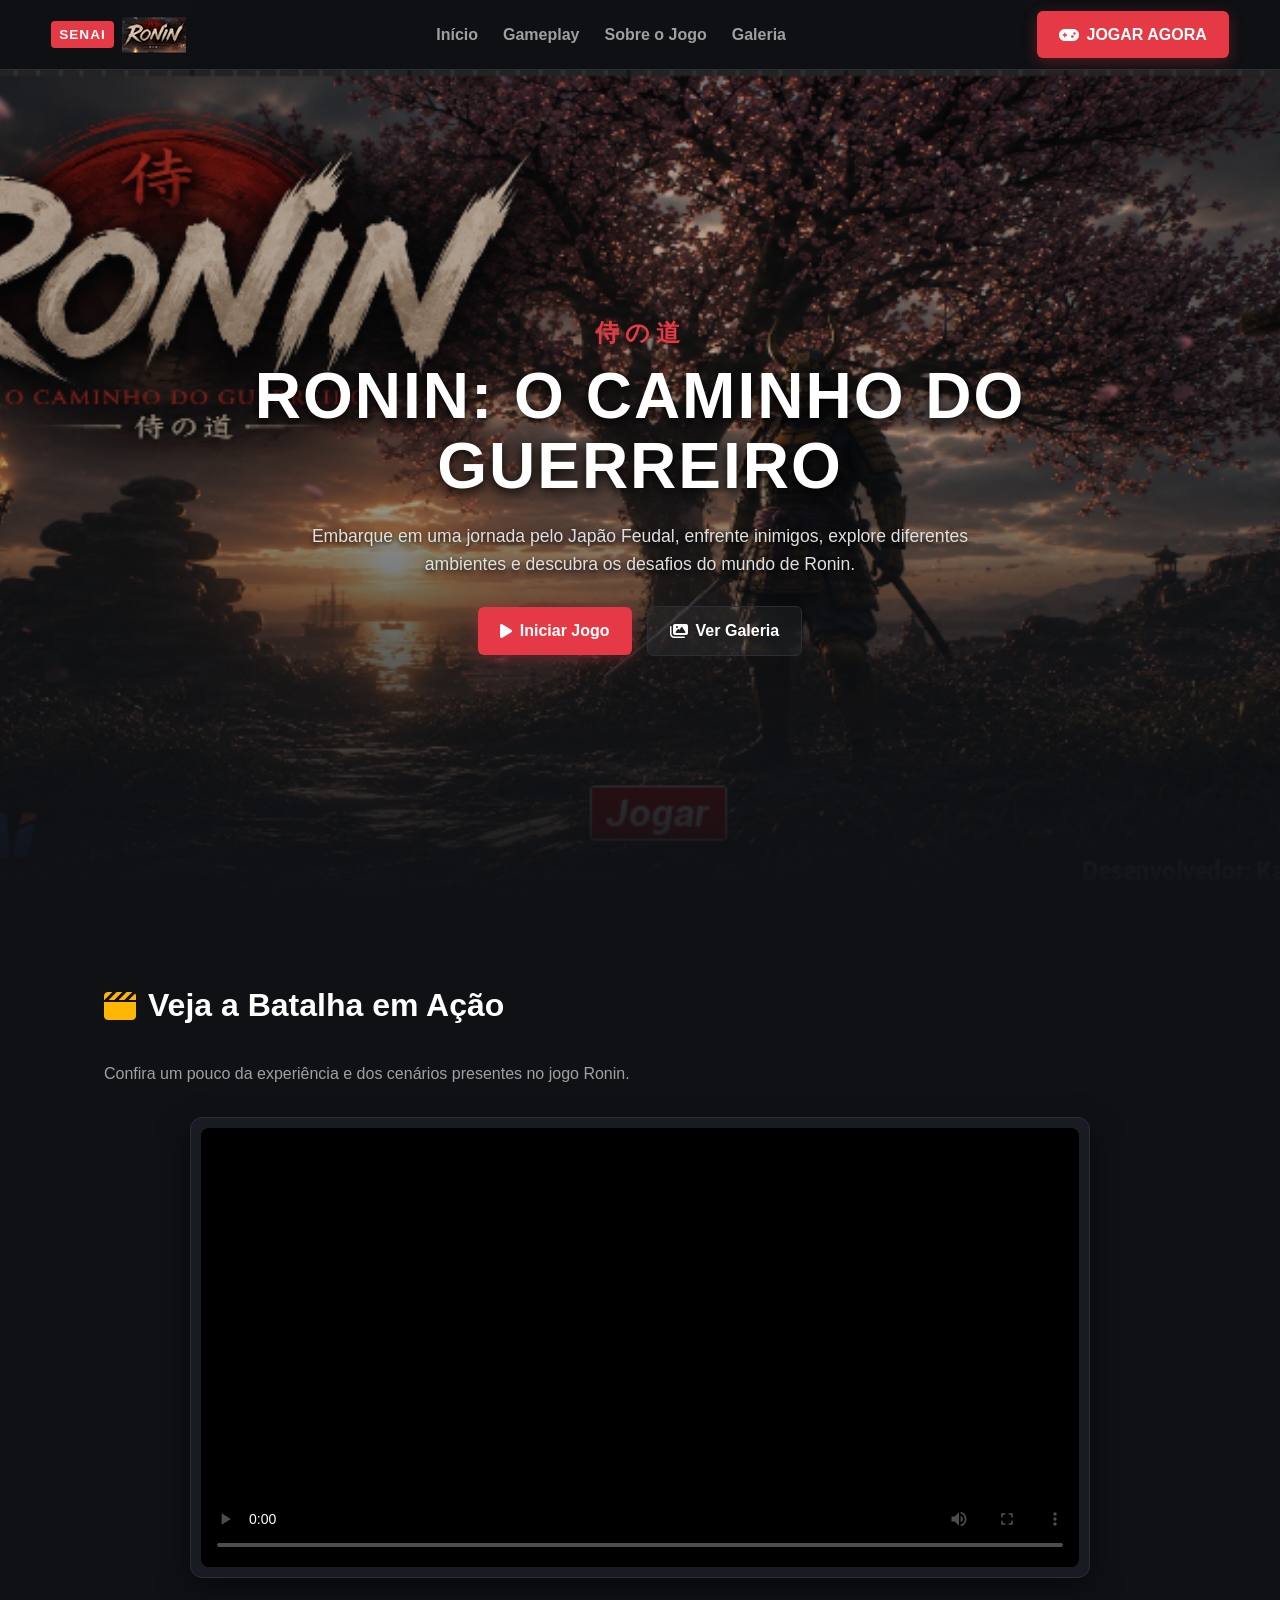
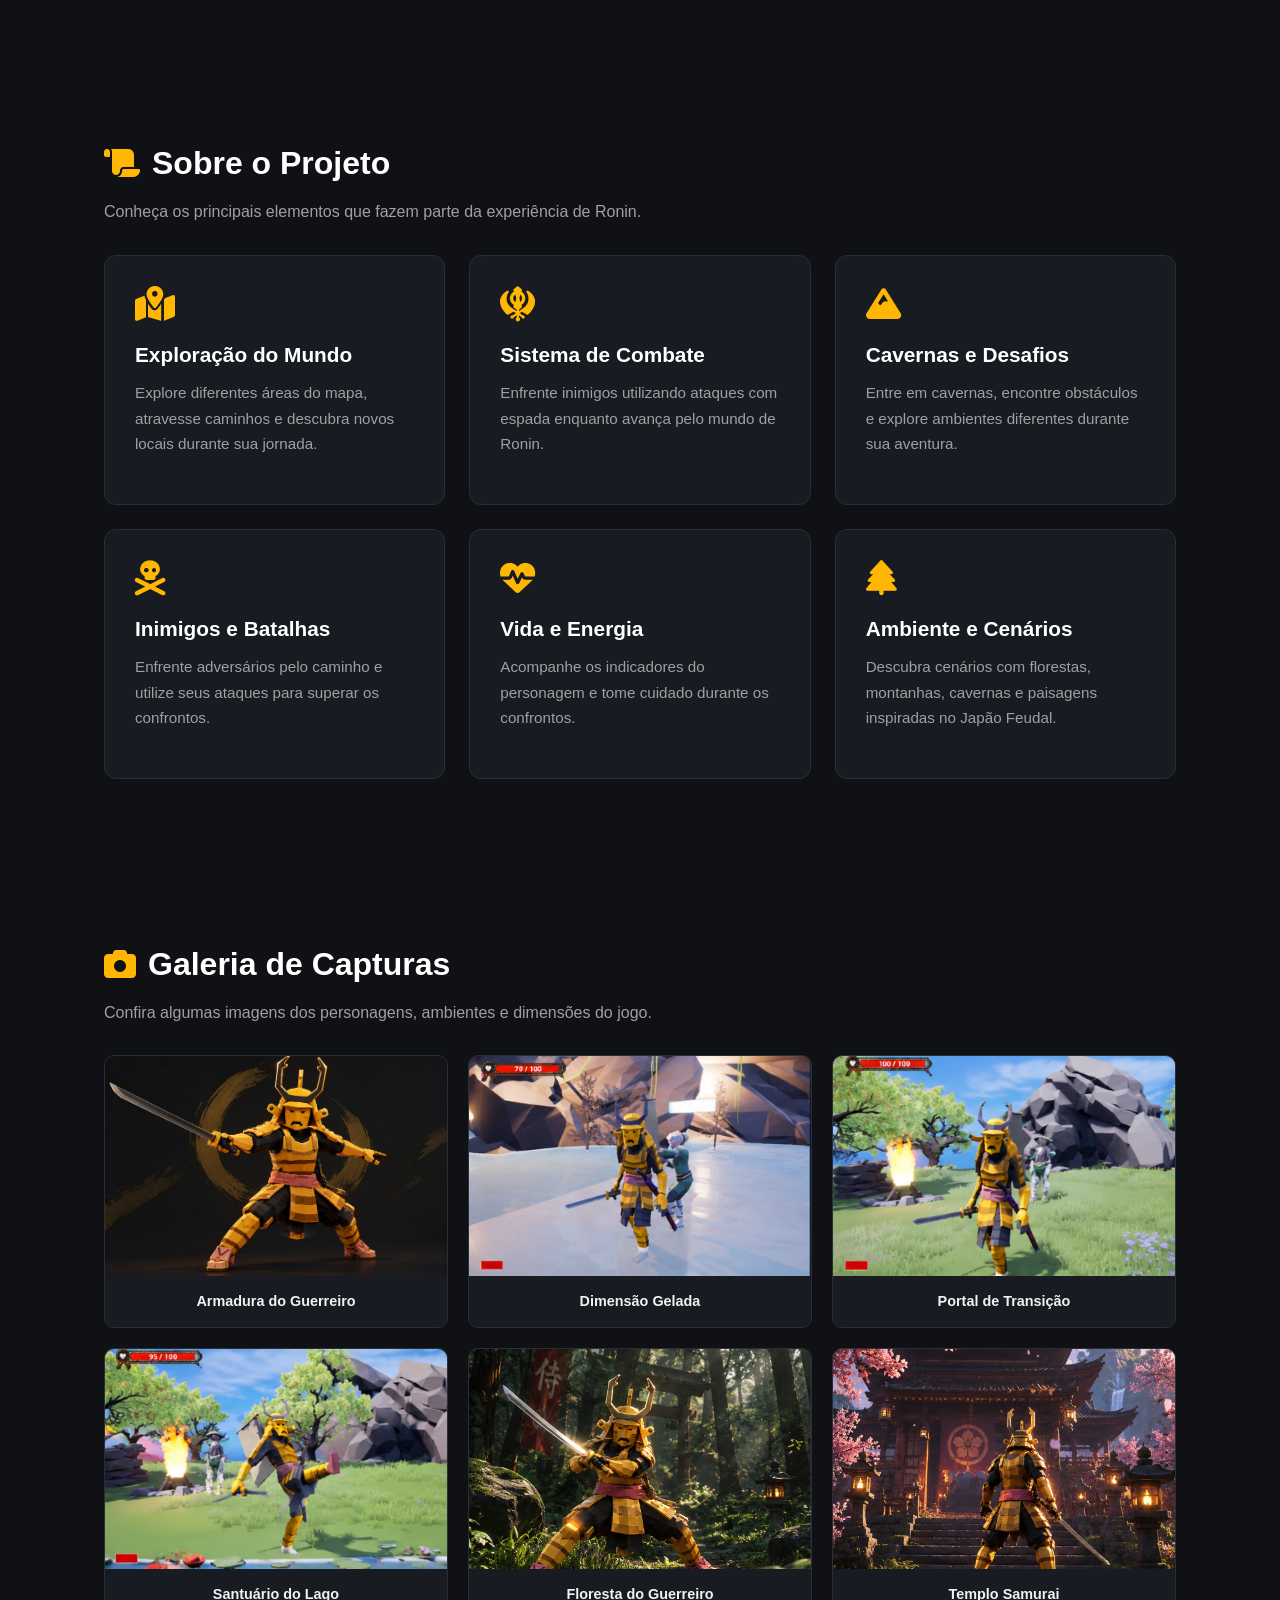
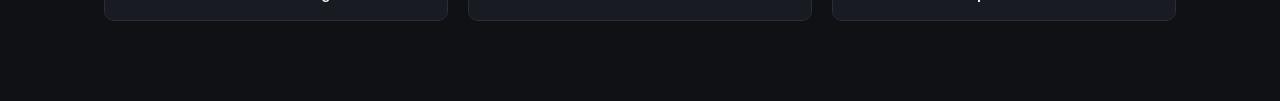
==== index.html @ 8f9acdc6 "ronin" ====
<!DOCTYPE html>

<html lang="pt-BR">



<head>

    <meta charset="UTF-8">

    <meta name="viewport" content="width=device-width, initial-scale=1.0">



    <title>RONIN: O Caminho do Guerreiro</title>



    <!-- Ícone da página -->

    <link rel="icon" type="image/png" href="capa-logo.img/icone_ronin.png">



    <!-- CSS -->

    <link rel="stylesheet" href="style.css">



    <!-- FontAwesome -->

    <link rel="stylesheet"

        href="https://cdnjs.cloudflare.com/ajax/libs/font-awesome/6.4.0/css/all.min.css">

</head>



<body>



    <!-- ==========================================================

         CANVAS - FOLHAS DE SAKURA

         ========================================================== -->



    <canvas id="sakuraCanvas"></canvas>





    <!-- ==========================================================

         NAVBAR

         ========================================================== -->



    <nav class="navbar">



        <div class="logo">



            <img src="img/senai_logo.png"

                 alt="Logo SENAI"

                 class="senai-logo"

                 onerror="this.style.display='none'">



            <span class="senai-badge">

                SENAI

            </span>



            <img src="capa-logo.img/icone_ronin.png" alt="logo">


        </div>





        <ul class="nav-links">



            <li>

                <a href="#inicio">Início</a>

            </li>



            <li>

                <a href="#gameplay">Gameplay</a>

            </li>



            <li>

                <a href="#sobre">Sobre o Jogo</a>

            </li>



            <li>

                <a href="#galeria">Galeria</a>

            </li>



        </ul>





        <a href="https://drive.google.com/file/d/12g2RZT1bnPXoTE5IBsE0bCsTkxRaPb2g/view?usp=sharing"

           target="_blank"

           rel="noopener noreferrer"

           class="btn-primary">



            <i class="fa-solid fa-gamepad"></i>



            JOGAR AGORA



        </a>



    </nav>





    <!-- ==========================================================

         HERO / BANNER PRINCIPAL

         ========================================================== -->



    <header id="inicio" class="hero">



        <div class="hero-bg-wrapper">



            <img src="capa.img/capa.png"

                 alt="Capa do jogo Ronin"

                 class="hero-bg-img">



            <div class="hero-overlay"></div>



        </div>





        <div class="hero-content">



            <span class="sub-kanji">

                侍の道

            </span>



            <h1>

                RONIN: O CAMINHO DO GUERREIRO

            </h1>



            <p>

                Embarque em uma jornada pelo Japão Feudal,

                enfrente inimigos, explore diferentes ambientes

                e descubra os desafios do mundo de Ronin.

            </p>





            <div class="hero-buttons">



                <!-- Iniciar jogo -->

                <a href="https://drive.google.com/drive/folders/18boa3KaS38dM6yq_KR6sW7Q8WxPp-STQ?usp=drive_link"

                   target="_blank"

                   rel="noopener noreferrer"

                   class="btn-hero">



                    <i class="fa-solid fa-play"></i>



                    Iniciar Jogo



                </a>





                <!-- Ir para galeria -->

                <a href="#galeria"

                   class="btn-secondary">



                    <i class="fa-solid fa-images"></i>



                    Ver Galeria



                </a>



            </div>



        </div>



    </header>





    <!-- ==========================================================

         GAMEPLAY / TRAILER

         ========================================================== -->



    <section id="gameplay" class="container video-section">



        <h2>



            <i class="fa-solid fa-clapperboard"></i>



            Veja a Batalha em Ação



        </h2>





        <p class="subtitle">



            Confira um pouco da experiência e dos cenários

            presentes no jogo Ronin.



        </p>





        <div class="trailer-container">



            <video controls

                   poster="img/banner-ronin.png">



                <source src="video/videos.mp4"

                        type="video/mp4">



                Seu navegador não suporta vídeos.



            </video>



        </div>



    </section>





    <!-- ==========================================================

         SOBRE O PROJETO

         ========================================================== -->



    <section id="sobre" class="container">



        <h2>



            <i class="fa-solid fa-scroll"></i>



            Sobre o Projeto



        </h2>





        <p class="subtitle">



            Conheça os principais elementos que fazem parte

            da experiência de Ronin.



        </p>





        <div class="cards-grid">





            <!-- CARD 1 -->

            <a href="detalhes.html?tema=exploracao"

               class="card-link">



                <div class="card">



                    <i class="fa-solid fa-map-location-dot icon"></i>



                    <h3>

                        Exploração do Mundo

                    </h3>



                    <p>

                        Explore diferentes áreas do mapa,

                        atravesse caminhos e descubra novos

                        locais durante sua jornada.

                    </p>



                </div>



            </a>





            <!-- CARD 2 -->

            <a href="detalhes.html?tema=combate"

               class="card-link">



                <div class="card">



                    <i class="fa-solid fa-khanda icon"></i>



                    <h3>

                        Sistema de Combate

                    </h3>



                    <p>

                        Enfrente inimigos utilizando ataques

                        com espada enquanto avança pelo mundo

                        de Ronin.

                    </p>



                </div>



            </a>





            <!-- CARD 3 -->

            <a href="detalhes.html?tema=cavernas"

               class="card-link">



                <div class="card">



                    <i class="fa-solid fa-mountain icon"></i>



                    <h3>

                        Cavernas e Desafios

                    </h3>



                    <p>

                        Entre em cavernas, encontre obstáculos

                        e explore ambientes diferentes durante

                        sua aventura.

                    </p>



                </div>



            </a>





            <!-- CARD 4 -->

            <a href="detalhes.html?tema=inimigos"

               class="card-link">



                <div class="card">



                    <i class="fa-solid fa-skull-crossbones icon"></i>



                    <h3>

                        Inimigos e Batalhas

                    </h3>



                    <p>

                        Enfrente adversários pelo caminho

                        e utilize seus ataques para superar

                        os confrontos.

                    </p>



                </div>



            </a>





            <!-- CARD 5 -->

            <a href="detalhes.html?tema=personagem"

               class="card-link">



                <div class="card">



                    <i class="fa-solid fa-heart-pulse icon"></i>



                    <h3>

                        Vida e Energia

                    </h3>



                    <p>

                        Acompanhe os indicadores do personagem

                        e tome cuidado durante os confrontos.

                    </p>



                </div>



            </a>





            <!-- CARD 6 -->

            <a href="detalhes.html?tema=ambiente"

               class="card-link">



                <div class="card">



                    <i class="fa-solid fa-tree icon"></i>



                    <h3>

                        Ambiente e Cenários

                    </h3>



                    <p>

                        Descubra cenários com florestas,

                        montanhas, cavernas e paisagens

                        inspiradas no Japão Feudal.

                    </p>



                </div>



            </a>



        </div>



    </section>





    <!-- ==========================================================

         GALERIA

         ========================================================== -->



    <section id="galeria" class="container">



        <h2>



            <i class="fa-solid fa-camera"></i>



            Galeria de Capturas



        </h2>





        <p class="subtitle">



            Confira algumas imagens dos personagens,

            ambientes e dimensões do jogo.



        </p>





        <div class="gallery-grid">





            <!-- ==================================================

                 IMAGEM 1

                 ================================================== -->



            <div class="gallery-card">



                <img src="galeria-1.img/armadura dourada.jpeg"

                     alt="Ronin com Armadura Dourada"

                     onclick="expandirImagem(this.src)">



                <span>

                    Armadura do Guerreiro

                </span>



            </div>





            <!-- ==================================================

                 IMAGEM 2

                 ================================================== -->



            <div class="gallery-card">



                <img src="dimensão.img/portal-gelo.png"

                     alt="Dimensão Gelada"

                     onclick="expandirImagem(this.src)">



                <span>

                    Dimensão Gelada

                </span>



            </div>





            <!-- ==================================================

                 IMAGEM 3

                 ================================================== -->



            <div class="gallery-card">



                <img src="dimensao-2.img/portal.png"

                     alt="Portal de Transição"

                     onclick="expandirImagem(this.src)">



                <span>

                    Portal de Transição

                </span>



            </div>





            <!-- ==================================================

                 IMAGEM 4

                 ================================================== -->



            <div class="gallery-card">



                <img src="santuario.img/santuario.png"

                     alt="Santuário do Lago"

                     onclick="expandirImagem(this.src)">



                <span>

                    Santuário do Lago

                </span>



            </div>





            <!-- ==================================================

                 IMAGEM 5

                 ================================================== -->



            <div class="gallery-card">



                <img src="floresta.img/floresta.png"

                     alt="Floresta do Guerreiro"

                     onclick="expandirImagem(this.src)">



                <span>

                    Floresta do Guerreiro

                </span>



            </div>





            <!-- ==================================================

                 IMAGEM 6

                 ================================================== -->



            <div class="gallery-card">



                <img src="templo.img/templo.png"

                     alt="Templo Samurai"

                     onclick="expandirImagem(this.src)">



                <span>

                    Templo Samurai

                </span>



            </div>



        </div>



    </section>





    <!-- ==========================================================

         MODAL DO JOGO

         ========================================================== -->



    <div id="modal-jogo"

         class="modal">



        <div class="modal-content">



            <div class="modal-header">



                <h3>



                    <i class="fa-solid fa-gamepad"></i>



                    RONIN - WEBGRAPHICS CANVAS



                </h3>





                <button class="close-btn"

                        onclick="fecharJogo()">



                    &times;



                </button>



            </div>





            <div class="game-container">



                <canvas id="gameCanvas"

                        width="800"

                        height="450">

                </canvas>



            </div>





            <div class="controls-info">



                <span>



                    <i class="fa-solid fa-keyboard"></i>



                    <strong>Movimento:</strong>



                    WASD ou Setas



                </span>





                <span>



                    <i class="fa-solid fa-hand-fist"></i>



                    <strong>Ataque:</strong>



                    Espaço



                </span>



            </div>



        </div>



    </div>





    <!-- ==========================================================

         MODAL DA GALERIA

         ========================================================== -->



    <div id="modal-img"

         class="modal"

         onclick="fecharImagem()">



        <!-- Botão fechar -->

        <span class="close-btn-img"

              onclick="fecharImagem(event)">



            &times;



        </span>





        <!-- Imagem ampliada -->

        <img id="img-ampliada"

             src=""

             alt="Captura ampliada"

             onclick="event.stopPropagation()">



    </div>





    <!-- ==========================================================

         JAVASCRIPT

         ========================================================== -->



    <script src="game.js"></script>



    <script src="main.js"></script>





    <!-- ==========================================================

         JAVASCRIPT DA GALERIA

         ========================================================== -->



    <script>



        // ======================================================

        // ABRIR IMAGEM

        // ======================================================



        function expandirImagem(src) {



            const modal = document.getElementById("modal-img");



            const imagem = document.getElementById("img-ampliada");





            // Coloca a imagem clicada dentro do modal

            imagem.src = src;





            // Mostra o modal

            modal.style.display = "flex";





            // Impede a página de rolar enquanto a imagem estiver aberta

            document.body.style.overflow = "hidden";



        }





        // ======================================================

        // FECHAR IMAGEM

        // ======================================================



        function fecharImagem(event) {



            // Evita que o clique no botão X seja interpretado

            // duas vezes

            if (event) {



                event.stopPropagation();



            }





            const modal = document.getElementById("modal-img");





            // Esconde o modal

            modal.style.display = "none";





            // Libera a rolagem da página

            document.body.style.overflow = "auto";





            // Limpa a imagem

            document.getElementById("img-ampliada").src = "";



        }





        // ======================================================

        // FECHAR COM ESC

        // ======================================================



        document.addEventListener("keydown", function(event) {



            if (event.key === "Escape") {



                fecharImagem();



            }



        });



    </script>





    <!-- ==========================================================

         CSS DO MODAL DA GALERIA

         ========================================================== -->



    <style>



        /* ======================================================

           IMAGENS DA GALERIA

           ====================================================== */



        .gallery-card img {



            cursor: zoom-in;



            transition:

                transform 0.3s ease,

                filter 0.3s ease;



        }





        .gallery-card img:hover {



            transform: scale(1.03);



            filter: brightness(1.1);



        }





        /* ======================================================

           MODAL

           ====================================================== */



        #modal-img {



            display: none;



            position: fixed;



            top: 0;

            left: 0;



            width: 100%;

            height: 100%;



            background: rgba(0, 0, 0, 0.93);



            z-index: 99999;



            align-items: center;

            justify-content: center;



            padding: 40px;



            cursor: zoom-out;



        }





        /* ======================================================

           IMAGEM AMPLIADA

           ====================================================== */



        #img-ampliada {



            max-width: 90%;



            max-height: 90vh;



            width: auto;



            height: auto;



            object-fit: contain;



            border-radius: 12px;



            box-shadow:

                0 0 40px rgba(0, 0, 0, 0.8);



            cursor: default;



            animation: aparecerImagem 0.3s ease;



        }





        /* ======================================================

           BOTÃO X

           ====================================================== */



        .close-btn-img {



            position: absolute;



            top: 20px;



            right: 35px;



            color: white;



            font-size: 50px;



            font-weight: bold;



            line-height: 1;



            cursor: pointer;



            z-index: 100000;



            transition:

                color 0.2s ease,

                transform 0.2s ease;



        }





        .close-btn-img:hover {



            color: #ffcc00;



            transform: scale(1.15);



        }





        /* ======================================================

           ANIMAÇÃO DA IMAGEM

           ====================================================== */



        @keyframes aparecerImagem {



            from {



                opacity: 0;



                transform: scale(0.75);



            }



            to {



                opacity: 1;



                transform: scale(1);



            }



        }





        /* ======================================================

           RESPONSIVO

           ====================================================== */



        @media (max-width: 768px) {



            #modal-img {



                padding: 20px;



            }





            #img-ampliada {



                max-width: 95%;



                max-height: 85vh;



            }





            .close-btn-img {



                top: 15px;



                right: 20px;



                font-size: 40px;



            }



        }



    </style>





</body>

</html>
---- style.css ----
/* ==========================================================================
   RONIN - O CAMINHO DO GUERREIRO
   STYLE.CSS COMPLETO
   ========================================================================== */


/* ==========================================================================
   1. VARIÁVEIS
   ========================================================================== */

   :root {
    --bg-dark: #0f1115;
    --bg-card: #181b22;
    --bg-card-hover: #1d2129;
    --bg-modal: #14171d;

    --red-primary: #e63946;
    --red-hover: #c1121f;

    --gold: #ffb703;
    --gold-hover: #ffc533;

    --text-main: #f1f1f1;
    --text-muted: #a0a0a0;

    --border-color: #292e38;

    --max-width: 1200px;
}


/* ==========================================================================
   2. RESET
   ========================================================================== */

* {
    margin: 0;
    padding: 0;
    box-sizing: border-box;

    font-family:
        'Segoe UI',
        Tahoma,
        Geneva,
        Verdana,
        sans-serif;
}

html {
    scroll-behavior: smooth;
    scroll-padding-top: 70px;
}

body {
    background-color: var(--bg-dark);
    color: var(--text-main);

    line-height: 1.6;

    overflow-x: hidden;
}

a {
    color: inherit;
}

img {
    max-width: 100%;
}


/* ==========================================================================
   3. NAVBAR
   ========================================================================== */

.navbar {
    position: fixed;

    top: 0;
    left: 0;

    width: 100%;
    height: 70px;

    display: flex;
    align-items: center;
    justify-content: space-between;

    padding: 0 4%;

    background: rgba(15, 17, 21, 0.96);

    backdrop-filter: blur(10px);

    border-bottom: 1px solid var(--border-color);

    z-index: 1000;
}


/* LOGO */

.logo {
    display: flex;
    align-items: center;

    gap: 8px;

    white-space: nowrap;
}

.senai-logo {
    height: 24px;
    width: auto;

    object-fit: contain;
}

.senai-badge {
    background: var(--red-primary);

    color: #fff;

    padding: 3px 8px;

    font-weight: 800;

    border-radius: 4px;

    font-size: 0.85rem;

    letter-spacing: 1px;
}

.game-title {
    font-size: 1.4rem;

    font-weight: 900;

    letter-spacing: 2px;

    color: #fff;
}


/* LINKS */

.nav-links {
    display: flex;
    align-items: center;

    list-style: none;

    gap: 25px;
}

.nav-links a {
    color: var(--text-muted);

    text-decoration: none;

    font-weight: 600;

    transition: color 0.3s ease;
}

.nav-links a:hover {
    color: var(--gold);
}


/* ==========================================================================
   4. BOTÕES
   ========================================================================== */

.btn-primary,
.btn-hero {
    background-color: var(--red-primary);

    color: #fff;

    border: none;

    padding: 11px 22px;

    font-weight: 700;

    border-radius: 6px;

    cursor: pointer;

    transition: all 0.3s ease;

    display: inline-flex;

    align-items: center;

    justify-content: center;

    gap: 8px;

    box-shadow:
        0 4px 15px rgba(230, 57, 70, 0.3);

    text-decoration: none;
}

.btn-primary:hover,
.btn-hero:hover {
    background-color: var(--red-hover);

    transform: translateY(-2px);

    box-shadow:
        0 6px 20px rgba(230, 57, 70, 0.5);
}

.btn-secondary {
    background: rgba(255, 255, 255, 0.05);

    color: #fff;

    border: 1px solid var(--border-color);

    padding: 11px 22px;

    border-radius: 6px;

    text-decoration: none;

    font-weight: 600;

    display: inline-flex;

    align-items: center;

    justify-content: center;

    gap: 8px;

    transition: all 0.3s ease;
}

.btn-secondary:hover {
    border-color: var(--gold);

    color: var(--gold);

    background: rgba(255, 183, 3, 0.1);
}


/* ==========================================================================
   5. HERO / BANNER
   ========================================================================== */

.hero {
    position: relative;

    width: 100%;

    height: calc(100vh - 70px);

    min-height: 600px;

    margin-top: 70px;

    display: flex;

    align-items: center;

    justify-content: center;

    text-align: center;

    overflow: hidden;

    padding: 0;
}


/* FUNDO */

.hero-bg-wrapper {
    position: absolute;

    inset: 0;

    width: 100%;
    height: 100%;

    z-index: 1;

    overflow: hidden;
}


/* IMAGEM DO BANNER */

.hero-bg-img {
    position: absolute;

    inset: 0;

    width: 100%;
    height: 100%;

    object-fit: cover;

    object-position: center center;

    transform: scale(1.03);
}


/* CAMADA ESCURA */

.hero-overlay {
    position: absolute;

    inset: 0;

    width: 100%;
    height: 100%;

    background:
        linear-gradient(
            to bottom,
            rgba(15, 17, 21, 0.15) 0%,
            rgba(15, 17, 21, 0.35) 45%,
            rgba(15, 17, 21, 0.85) 85%,
            var(--bg-dark) 100%
        );

    z-index: 2;
}


/* TEXTO */

.hero-content {
    position: relative;

    z-index: 3;

    width: 100%;

    max-width: 900px;

    padding: 20px;
}

.sub-kanji {
    display: block;

    color: var(--red-primary);

    font-size: 1.5rem;

    letter-spacing: 6px;

    font-weight: 800;

    margin-bottom: 8px;
}

.hero h1 {
    font-size: clamp(2.2rem, 5vw, 4rem);

    font-weight: 900;

    line-height: 1.1;

    letter-spacing: 2px;

    margin-bottom: 20px;

    color: #fff;

    text-shadow:
        0 4px 12px rgba(0, 0, 0, 0.9);
}

.hero p {
    max-width: 700px;

    margin: 0 auto 28px;

    font-size: 1.1rem;

    color: #e0e0e0;

    text-shadow:
        0 2px 5px rgba(0, 0, 0, 0.9);
}

.hero-buttons {
    display: flex;

    justify-content: center;

    align-items: center;

    gap: 15px;

    flex-wrap: wrap;
}


/* ==========================================================================
   6. SEÇÕES
   ========================================================================== */

.container {
    width: 100%;

    max-width: var(--max-width);

    margin: 0 auto;

    padding: 80px 5%;
}

.container h2 {
    font-size: 2rem;

    margin-bottom: 10px;

    display: flex;

    align-items: center;

    gap: 12px;

    color: #fff;
}

.container h2 i {
    color: var(--gold);
}

.subtitle {
    color: var(--text-muted);

    margin-bottom: 30px;
}


/* ==========================================================================
   7. GAMEPLAY / VÍDEO
   ========================================================================== */

.video-section {
    width: 100%;
}

.video-section h2 {
    margin-bottom: 30px;
}

.video-wrapper {
    width: 100%;
}

.trailer-container {
    width: 100%;

    max-width: 900px;

    margin: 0 auto;

    background: var(--bg-card);

    padding: 10px;

    border: 1px solid var(--border-color);

    border-radius: 12px;

    box-shadow:
        0 10px 30px rgba(0, 0, 0, 0.5);

    overflow: hidden;
}

.trailer-container video {
    width: 100%;

    display: block;

    border-radius: 8px;

    background: #000;

    max-height: 550px;
}


/* ==========================================================================
   8. CARDS
   ========================================================================== */

.cards-grid {
    width: 100%;

    display: grid;

    grid-template-columns:
        repeat(3, minmax(0, 1fr));

    gap: 24px;

    margin-top: 30px;
}


/* LINK */

.card-link {
    display: block;

    width: 100%;

    text-decoration: none;

    color: inherit;
}


/* CARD */

.card {
    width: 100%;

    min-height: 250px;

    background: var(--bg-card);

    padding: 30px;

    border-radius: 12px;

    border: 1px solid var(--border-color);

    display: flex;

    flex-direction: column;

    justify-content: flex-start;

    transition:
        transform 0.3s ease,
        border-color 0.3s ease,
        background 0.3s ease,
        box-shadow 0.3s ease;

    cursor: pointer;
}

.card-link:hover .card {
    transform: translateY(-7px);

    background: var(--bg-card-hover);

    border-color: var(--gold);

    box-shadow:
        0 12px 30px rgba(0, 0, 0, 0.35);
}


/* ÍCONE */

.card .icon {
    display: block;

    font-size: 2.2rem;

    color: var(--gold);

    margin-bottom: 20px;

    transition:
        transform 0.3s ease;
}

.card-link:hover .icon {
    transform: scale(1.1);
}


/* TÍTULO */

.card h3 {
    margin-bottom: 12px;

    font-size: 1.3rem;

    line-height: 1.3;

    color: #fff;
}


/* TEXTO */

.card p {
    color: var(--text-muted);

    font-size: 0.95rem;

    line-height: 1.7;
}


/* ==========================================================================
   9. GALERIA
   ========================================================================== */

#galeria {
    width: 100%;

    max-width: var(--max-width);

    margin: 0 auto;

    clear: both;
}

.gallery-grid {
    width: 100%;

    display: grid;

    grid-template-columns:
        repeat(3, minmax(0, 1fr));

    gap: 20px;

    margin-top: 30px;
}

.gallery-card {
    width: 100%;

    background: var(--bg-card);

    border-radius: 10px;

    overflow: hidden;

    border: 1px solid var(--border-color);

    transition:
        transform 0.3s ease,
        box-shadow 0.3s ease,
        border-color 0.3s ease;
}

.gallery-card:hover {
    transform: translateY(-5px);

    box-shadow:
        0 8px 25px rgba(0, 0, 0, 0.5);

    border-color: var(--gold);
}

.gallery-card img {
    width: 100%;

    height: 220px;

    object-fit: cover;

    display: block;

    cursor: zoom-in;

    transition:
        transform 0.4s ease,
        filter 0.3s ease;
}

.gallery-card:hover img {
    transform: scale(1.04);

    filter: brightness(1.08);
}

.gallery-card span {
    display: block;

    padding: 14px;

    font-size: 0.9rem;

    font-weight: 600;

    color: var(--text-main);

    text-align: center;

    background: var(--bg-card);
}


/* ==========================================================================
   10. MODAIS
   ========================================================================== */

.modal {
    display: none;

    position: fixed;

    inset: 0;

    width: 100%;
    height: 100%;

    background:
        rgba(0, 0, 0, 0.88);

    backdrop-filter: blur(5px);

    z-index: 2000;

    justify-content: center;

    align-items: center;

    padding: 20px;
}


/* ==========================================================================
   11. MODAL DO JOGO
   ========================================================================== */

.modal-content {
    background: var(--bg-modal);

    border: 1px solid var(--border-color);

    border-radius: 12px;

    width: 100%;

    max-width: 850px;

    padding: 20px;

    box-shadow:
        0 10px 30px rgba(0, 0, 0, 0.8);
}

.modal-header {
    display: flex;

    justify-content: space-between;

    align-items: center;

    margin-bottom: 15px;
}

.modal-header h3 {
    color: var(--gold);

    display: flex;

    align-items: center;

    gap: 10px;
}

.close-btn {
    background: none;

    border: none;

    color: var(--text-muted);

    font-size: 2rem;

    cursor: pointer;

    line-height: 1;

    transition: color 0.2s;
}

.close-btn:hover {
    color: var(--red-primary);
}


/* ==========================================================================
   12. CANVAS DO JOGO
   ========================================================================== */

.game-container {
    width: 100%;

    aspect-ratio: 16 / 9;

    background: #000;

    border-radius: 8px;

    overflow: hidden;

    box-shadow:
        inset 0 0 10px rgba(0, 0, 0, 0.8);
}

#gameCanvas {
    width: 100%;

    height: 100%;

    display: block;
}

.controls-info {
    margin-top: 15px;

    display: flex;

    gap: 25px;

    color: var(--text-muted);

    font-size: 0.9rem;

    background:
        rgba(0, 0, 0, 0.3);

    padding: 10px 15px;

    border-radius: 6px;
}


/* ==========================================================================
   13. MODAL DE IMAGEM DA GALERIA
   ========================================================================== */

/*
   O JavaScript coloca display: flex quando a imagem é aberta.
   Por isso não colocamos display:flex aqui.
*/

#modal-img {
    position: fixed;

    inset: 0;

    width: 100%;
    height: 100%;

    background:
        rgba(0, 0, 0, 0.94);

    backdrop-filter: blur(7px);

    z-index: 9999;

    align-items: center;

    justify-content: center;

    padding: 40px;

    cursor: zoom-out;
}


/* IMAGEM AMPLIADA */

#img-ampliada {
    display: block;

    max-width: 90vw;

    max-height: 88vh;

    width: auto;

    height: auto;

    object-fit: contain;

    border-radius: 12px;

    border: 2px solid var(--border-color);

    box-shadow:
        0 15px 50px rgba(0, 0, 0, 0.9);

    cursor: default;

    animation:
        aparecerImagem 0.3s ease;
}


/* BOTÃO X */

.close-btn-img {
    position: absolute;

    top: 20px;

    right: 30px;

    width: 50px;

    height: 50px;

    display: flex;

    align-items: center;

    justify-content: center;

    color: #fff;

    background:
        rgba(0, 0, 0, 0.45);

    border: 1px solid
        rgba(255, 255, 255, 0.2);

    border-radius: 50%;

    font-size: 38px;

    font-weight: 300;

    line-height: 1;

    cursor: pointer;

    z-index: 10000;

    transition:
        background 0.2s ease,
        color 0.2s ease,
        transform 0.2s ease;
}

.close-btn-img:hover {
    background: var(--red-primary);

    color: #fff;

    transform: scale(1.1);
}


/* ANIMAÇÃO */

@keyframes aparecerImagem {

    from {
        opacity: 0;

        transform:
            scale(0.75);
    }

    to {
        opacity: 1;

        transform:
            scale(1);
    }
}


/* ==========================================================================
   14. SAKURA
   ========================================================================== */

#sakuraCanvas {
    position: fixed;

    top: 0;
    left: 0;

    width: 100%;
    height: 100%;

    pointer-events: none;

    z-index: 10;
}


/* ==========================================================================
   15. PÁGINA DE DETALHES
   ========================================================================== */

.detalhes-container {
    width: 90%;

    max-width: 1100px;

    margin: 0 auto;

    padding:
        130px 0 80px;
}

.detalhes-header {
    text-align: center;

    margin-bottom: 45px;
}

.detalhes-header .sub-kanji {
    color: var(--red-primary);

    font-size: 1.5rem;

    letter-spacing: 5px;
}

.detalhes-header h1 {
    font-size:
        clamp(2.2rem, 5vw, 3.5rem);

    line-height: 1.2;

    margin: 15px 0;
}

.detalhes-header p {
    color: var(--text-muted);

    font-size: 18px;
}

.detalhes-imagem {
    width: 100%;

    height: 500px;

    overflow: hidden;

    border-radius: 15px;

    border: 1px solid var(--border-color);

    margin-bottom: 40px;

    background: #000;

    box-shadow:
        0 15px 40px rgba(0, 0, 0, 0.4);
}

.detalhes-imagem img {
    width: 100%;

    height: 100%;

    object-fit: cover;

    display: block;
}

.detalhes-texto {
    width: 100%;

    background: var(--bg-card);

    border: 1px solid var(--border-color);

    border-radius: 15px;

    padding: 40px;
}

.detalhes-texto h2 {
    color: #fff;

    margin-bottom: 20px;

    display: flex;

    align-items: center;

    gap: 12px;
}

.detalhes-texto h2 i {
    color: var(--gold);
}

.detalhes-texto p {
    color: var(--text-muted);

    font-size: 17px;

    line-height: 1.9;
}

.detalhes-voltar {
    text-align: center;

    margin-top: 40px;
}


/* ==========================================================================
   16. TABLET
   ========================================================================== */

@media (max-width: 900px) {

    .navbar {
        padding-left: 3%;
        padding-right: 3%;
    }

    .nav-links {
        gap: 15px;
    }

    .cards-grid {
        grid-template-columns:
            repeat(2, minmax(0, 1fr));
    }

    .gallery-grid {
        grid-template-columns:
            repeat(2, minmax(0, 1fr));
    }

    .detalhes-imagem {
        height: 400px;
    }

}


/* ==========================================================================
   17. CELULAR
   ========================================================================== */

@media (max-width: 768px) {

    .navbar {
        height: 65px;

        padding:
            0.8rem 4%;
    }

    .nav-links {
        display: none;
    }

    .game-title {
        font-size: 1.1rem;
    }

    .senai-logo {
        height: 20px;
    }

    .senai-badge {
        font-size: 0.75rem;
    }

    .btn-primary {
        padding: 8px 12px;

        font-size: 0.8rem;
    }


    /* HERO */

    .hero {
        height: calc(100vh - 65px);

        min-height: 520px;

        margin-top: 65px;
    }

    .hero-bg-img {
        transform: scale(1.05);
    }

    .hero h1 {
        font-size: 2rem;
    }

    .hero p {
        font-size: 1rem;
    }

    .hero-buttons {
        flex-direction: column;

        align-items: stretch;
    }

    .btn-hero,
    .btn-secondary {
        justify-content: center;
    }


    /* SEÇÕES */

    .container {
        padding:
            60px 5%;
    }

    .container h2 {
        font-size: 1.6rem;
    }


    /* CARDS */

    .cards-grid {
        grid-template-columns: 1fr;

        gap: 18px;
    }

    .card {
        min-height: auto;

        padding: 25px;
    }


    /* GALERIA */

    .gallery-grid {
        grid-template-columns: 1fr;

        gap: 18px;
    }

    .gallery-card img {
        height: 230px;
    }


    /* MODAL DO JOGO */

    .controls-info {
        flex-direction: column;

        gap: 8px;
    }

    .modal-content {
        padding: 15px;
    }

    .modal-header h3 {
        font-size: 1rem;
    }


    /* MODAL DA IMAGEM */

    #modal-img {
        padding: 20px;
    }

    #img-ampliada {
        max-width: 95vw;

        max-height: 82vh;

        border-radius: 8px;
    }

    .close-btn-img {
        top: 15px;

        right: 15px;

        width: 44px;

        height: 44px;

        font-size: 32px;
    }


    /* DETALHES */

    .detalhes-container {
        width: 92%;

        padding-top: 110px;
    }

    .detalhes-imagem {
        height: 300px;
    }

    .detalhes-texto {
        padding: 25px;
    }

    .detalhes-texto p {
        font-size: 15px;
    }

}


/* ==========================================================================
   18. TELAS MUITO PEQUENAS
   ========================================================================== */

@media (max-width: 480px) {

    .logo {
        gap: 5px;
    }

    .game-title {
        font-size: 0.9rem;

        letter-spacing: 1px;
    }

    .senai-badge {
        display: none;
    }

    .btn-primary {
        font-size: 0.7rem;

        padding: 7px 9px;
    }

    .hero h1 {
        font-size: 1.6rem;

        letter-spacing: 1px;
    }

    .sub-kanji {
        font-size: 1.2rem;

        letter-spacing: 4px;
    }

    .hero p {
        font-size: 0.9rem;
    }

    .card {
        padding: 25px;
    }

    .gallery-card img {
        height: 200px;
    }

    /* MODAL DA IMAGEM */

    #modal-img {
        padding: 10px;
    }

    #img-ampliada {
        max-width: 96vw;

        max-height: 78vh;
    }

    .close-btn-img {
        top: 10px;

        right: 10px;

        width: 40px;

        height: 40px;

        font-size: 28px;
    }

    .detalhes-header h1 {
        font-size: 2rem;
    }

    .detalhes-header p {
        font-size: 15px;
    }

    .detalhes-imagem {
        height: 240px;
    }

}
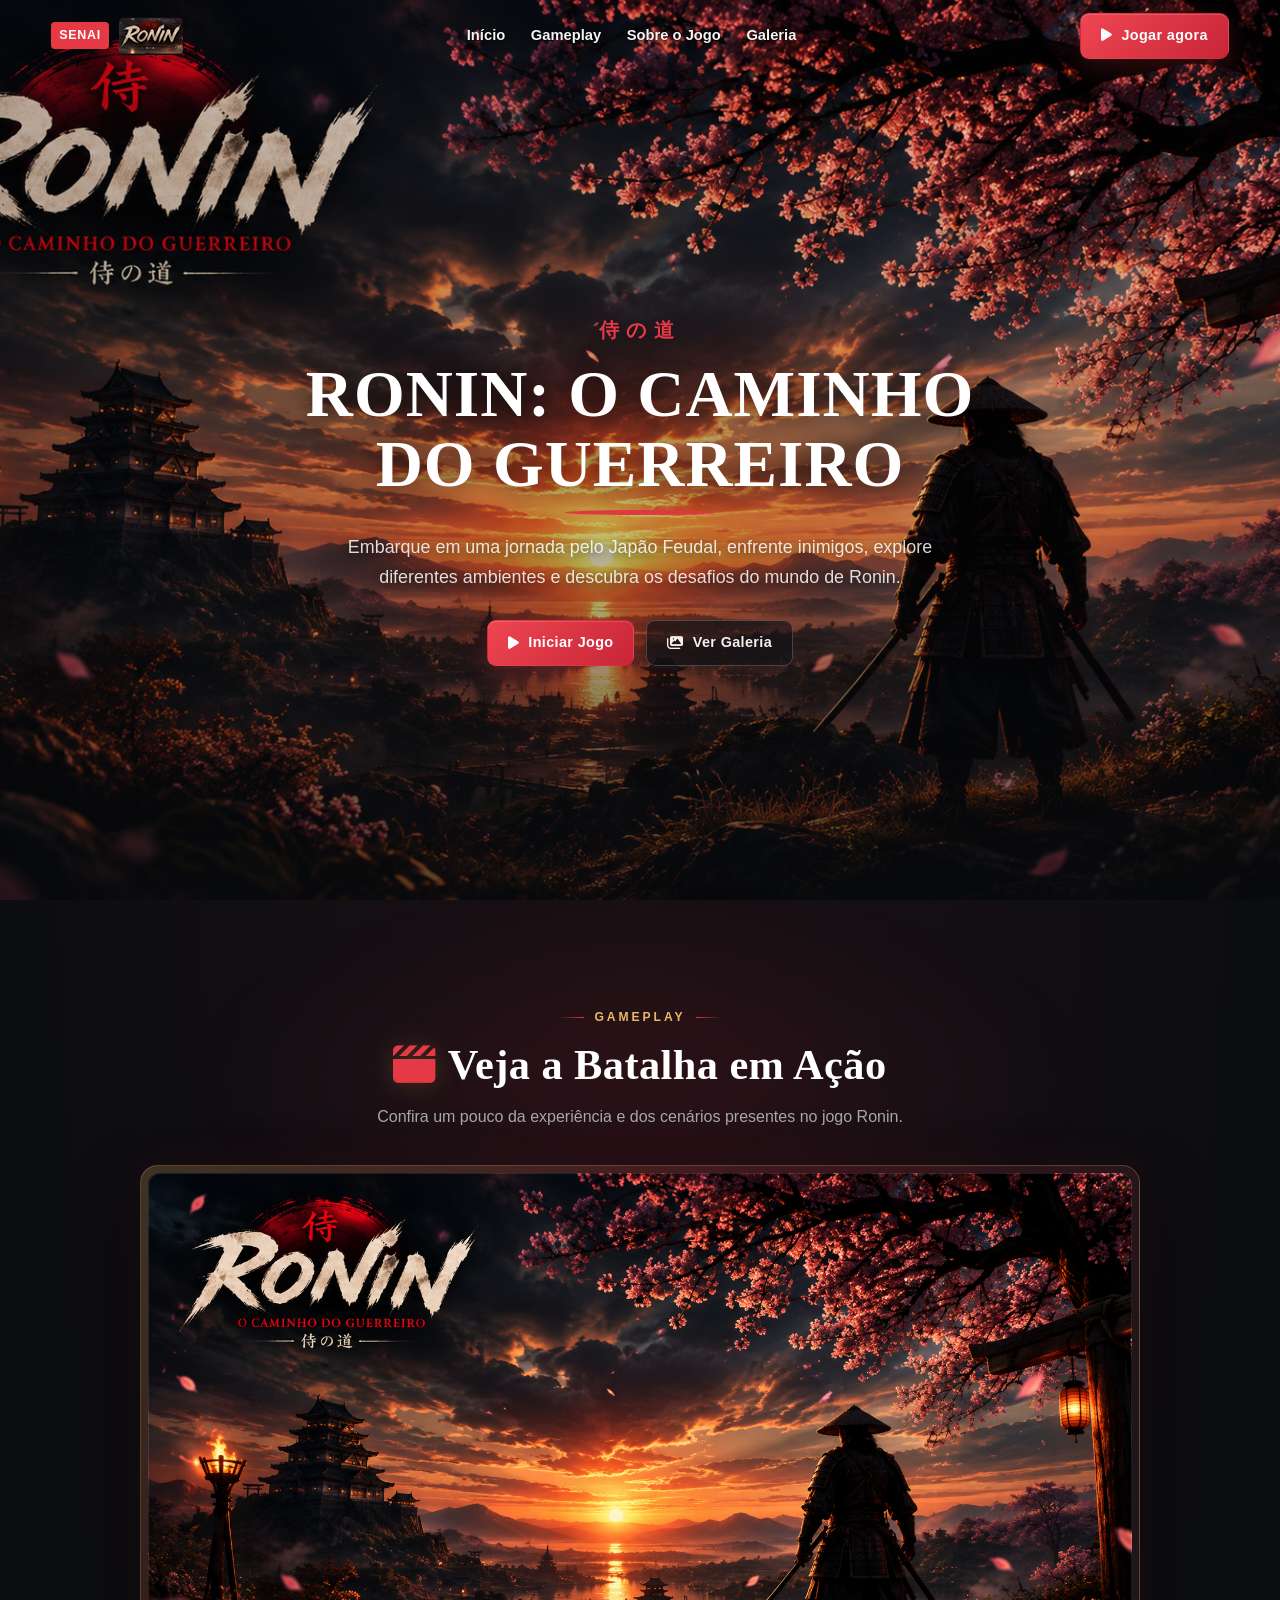
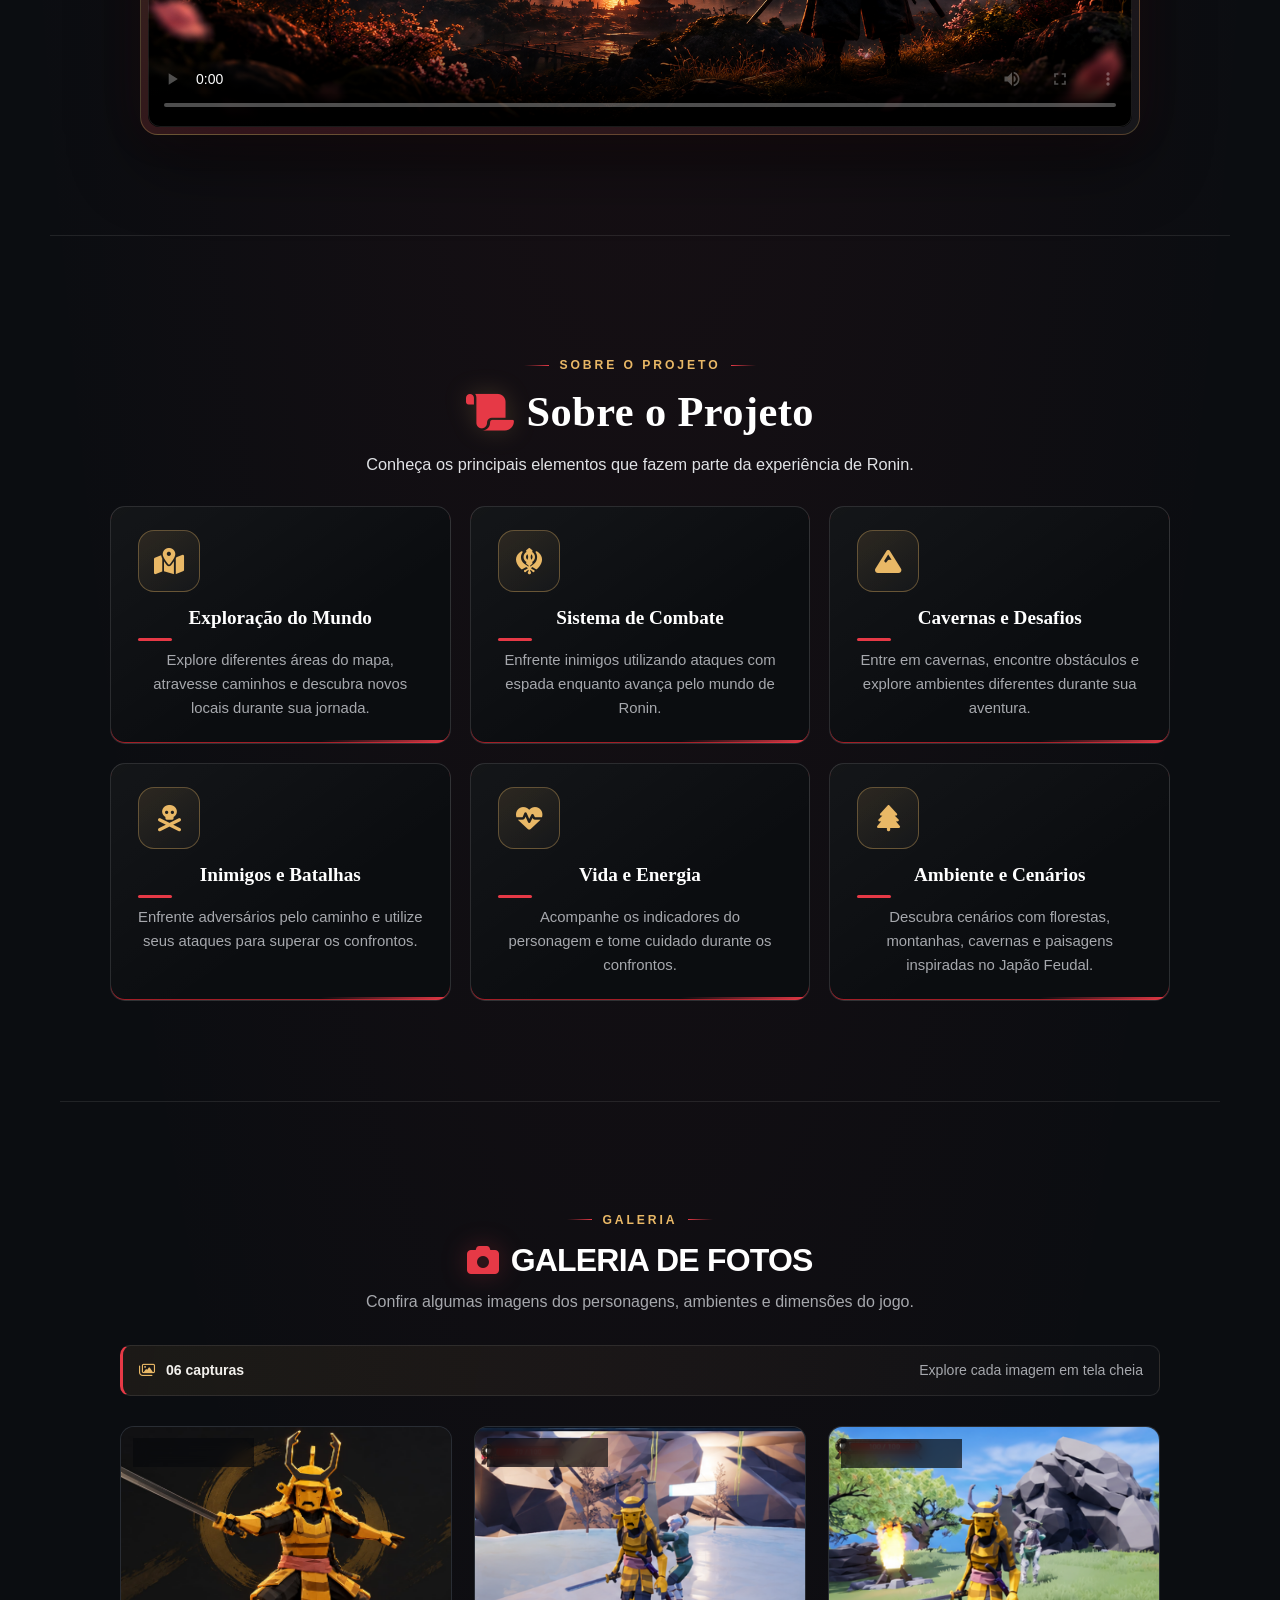
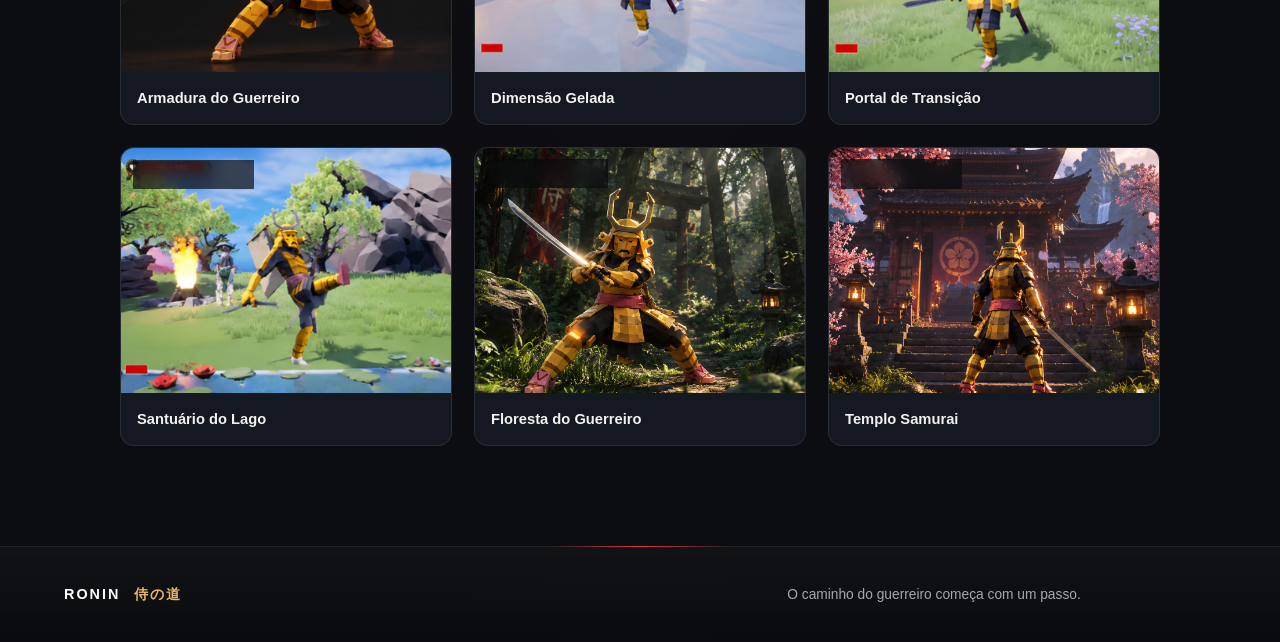
==== commit 27685684: "ronin" ====
--- a/index.html
+++ b/index.html
@@ -2,33 +2,27 @@
 
 <html lang="pt-BR">
 
-
-
 <head>
 
     <meta charset="UTF-8">
 
     <meta name="viewport" content="width=device-width, initial-scale=1.0">
 
-
-
-    <title>RONIN: O Caminho do Guerreiro</title>
-
-
-
-    <!-- Ícone da página -->
+    <meta name="description" content="Conheça Ronin: O Caminho do Guerreiro, explore os cenários e assista à gameplay do jogo.">
+
+    <meta name="theme-color" content="#0b0d11">
+
+<title>RONIN: O Caminho do Guerreiro</title>
+
+<!-- Ícone da página -->
 
     <link rel="icon" type="image/png" href="capa-logo.img/icone_ronin.png">
 
-
-
-    <!-- CSS -->
+<!-- CSS -->
 
     <link rel="stylesheet" href="style.css">
 
-
-
-    <!-- FontAwesome -->
+<!-- FontAwesome -->
 
     <link rel="stylesheet"
 
@@ -36,1699 +30,625 @@
 
 </head>
 
-
-
 <body>
 
-
-
-    <!-- ==========================================================
+<!-- ==========================================================
 
          CANVAS - FOLHAS DE SAKURA
 
          ========================================================== -->
 
-
-
-    <canvas id="sakuraCanvas"></canvas>
-
-
-
-
-
-    <!-- ==========================================================
+<canvas id="sakuraCanvas"></canvas>
+
+<!-- ==========================================================
 
          NAVBAR
 
          ========================================================== -->
 
-
-
-    <nav class="navbar">
-
-
-
-        <div class="logo">
-
-
-
-            <img src="img/senai_logo.png"
-
-                 alt="Logo SENAI"
-
-                 class="senai-logo"
-
-                 onerror="this.style.display='none'">
-
-
-
-            <span class="senai-badge">
+<nav class="navbar">
+
+<a class="logo" href="#inicio" aria-label="Ronin — voltar ao início">
+
+<span class="senai-badge">
 
                 SENAI
 
             </span>
 
-
-
-            <img src="capa-logo.img/icone_ronin.png" alt="logo">
-
-
+<img src="capa-logo.img/icone_ronin.png" alt="Símbolo de Ronin">
+
+</a>
+
+<ul class="nav-links" id="menu-principal">
+
+<li>
+
+                <a href="#inicio">Início</a>
+
+            </li>
+
+<li>
+
+                <a href="#gameplay">Gameplay</a>
+
+            </li>
+
+<li>
+
+                <a href="#sobre">Sobre o Jogo</a>
+
+            </li>
+
+<li>
+
+                <a href="#galeria">Galeria</a>
+
+            </li>
+
+</ul>
+
+        <button class="menu-toggle" type="button" aria-label="Abrir menu" aria-expanded="false" aria-controls="menu-principal">
+            <span></span><span></span><span></span>
+        </button>
+
+<a href="https://drive.google.com/drive/folders/18boa3KaS38dM6yq_KR6sW7Q8WxPp-STQ?usp=drive_link"
+
+           target="_blank"
+
+           rel="noopener noreferrer"
+
+           class="btn-primary">
+
+<i class="fa-solid fa-play"></i>
+
+Jogar agora
+
+</a>
+
+</nav>
+
+<!-- ==========================================================
+
+         HERO / BANNER PRINCIPAL
+
+         ========================================================== -->
+
+<header id="inicio" class="hero">
+
+<div class="hero-bg-wrapper">
+
+<img src="capa.img/ronin_fundo_final_1920x1080.png"
+
+                 alt="Capa do jogo Ronin"
+
+                 class="hero-bg-img">
+
+<div class="hero-overlay"></div>
+
+</div>
+
+<div class="hero-content">
+
+<span class="sub-kanji">
+
+                &#20365;&#12398;&#36947;
+
+            </span>
+
+<h1>
+
+                RONIN: O CAMINHO DO GUERREIRO
+
+            </h1>
+
+<p>
+
+                Embarque em uma jornada pelo Japão Feudal,
+
+                enfrente inimigos, explore diferentes ambientes
+
+                e descubra os desafios do mundo de Ronin.
+
+            </p>
+
+<div class="hero-buttons">
+
+<!-- Iniciar jogo -->
+
+                <a href="https://drive.google.com/drive/folders/18boa3KaS38dM6yq_KR6sW7Q8WxPp-STQ?usp=drive_link"
+
+                   target="_blank"
+
+                   rel="noopener noreferrer"
+
+                   class="btn-hero">
+
+<i class="fa-solid fa-play"></i>
+
+Iniciar Jogo
+
+</a>
+
+<!-- Ir para galeria -->
+
+                <a href="#galeria"
+
+                   class="btn-secondary">
+
+<i class="fa-solid fa-images"></i>
+
+Ver Galeria
+
+</a>
+
+</div>
+
+</div>
+
+</header>
+
+<!-- ==========================================================
+
+         GAMEPLAY / TRAILER
+
+         ========================================================== -->
+
+<section id="gameplay" class="container video-section">
+
+<div class="video-heading">
+
+<span class="section-eyebrow">GAMEPLAY</span>
+
+<h2>
+
+<i class="fa-solid fa-clapperboard"></i>
+
+Veja a Batalha em Ação
+
+</h2>
+
+<p class="subtitle">
+
+Confira um pouco da experiência e dos cenários
+
+            presentes no jogo Ronin.
+
+</p>
+
+</div>
+
+<div class="trailer-container">
+
+<video controls
+
+                   poster="capa.img/ronin_fundo_final_1920x1080.png">
+
+<source src="video/videos.mp4"
+
+                        type="video/mp4">
+
+Seu navegador não suporta vídeos.
+
+</video>
+
+</div>
+
+</section>
+
+<!-- ==========================================================
+
+         SOBRE O PROJETO
+
+         ========================================================== -->
+
+<section id="sobre" class="container">
+
+<span class="section-eyebrow about-eyebrow">SOBRE O PROJETO</span>
+
+<h2>
+
+<i class="fa-solid fa-scroll"></i>
+
+Sobre o Projeto
+
+</h2>
+
+<p class="subtitle">
+
+Conheça os principais elementos que fazem parte
+
+            da experiência de Ronin.
+
+</p>
+
+<div class="cards-grid">
+
+<!-- CARD 1 -->
+
+            <a href="detalhes.html?tema=exploracao"
+
+               class="card-link">
+
+<div class="card">
+
+<i class="fa-solid fa-map-location-dot icon"></i>
+
+<h3>
+
+                        Exploração do Mundo
+
+                    </h3>
+
+<p>
+
+                        Explore diferentes áreas do mapa,
+
+                        atravesse caminhos e descubra novos
+
+                        locais durante sua jornada.
+
+                    </p>
+
+</div>
+
+</a>
+
+<!-- CARD 2 -->
+
+            <a href="detalhes.html?tema=combate"
+
+               class="card-link">
+
+<div class="card">
+
+<i class="fa-solid fa-khanda icon"></i>
+
+<h3>
+
+                        Sistema de Combate
+
+                    </h3>
+
+<p>
+
+                        Enfrente inimigos utilizando ataques
+
+                        com espada enquanto avança pelo mundo
+
+                        de Ronin.
+
+                    </p>
+
+</div>
+
+</a>
+
+<!-- CARD 3 -->
+
+            <a href="detalhes.html?tema=cavernas"
+
+               class="card-link">
+
+<div class="card">
+
+<i class="fa-solid fa-mountain icon"></i>
+
+<h3>
+
+                        Cavernas e Desafios
+
+                    </h3>
+
+<p>
+
+                        Entre em cavernas, encontre obstáculos
+
+                        e explore ambientes diferentes durante
+
+                        sua aventura.
+
+                    </p>
+
+</div>
+
+</a>
+
+<!-- CARD 4 -->
+
+            <a href="detalhes.html?tema=inimigos"
+
+               class="card-link">
+
+<div class="card">
+
+<i class="fa-solid fa-skull-crossbones icon"></i>
+
+<h3>
+
+                        Inimigos e Batalhas
+
+                    </h3>
+
+<p>
+
+                        Enfrente adversários pelo caminho
+
+                        e utilize seus ataques para superar
+
+                        os confrontos.
+
+                    </p>
+
+</div>
+
+</a>
+
+<!-- CARD 5 -->
+
+            <a href="detalhes.html?tema=personagem"
+
+               class="card-link">
+
+<div class="card">
+
+<i class="fa-solid fa-heart-pulse icon"></i>
+
+<h3>
+
+                        Vida e Energia
+
+                    </h3>
+
+<p>
+
+                        Acompanhe os indicadores do personagem
+
+                        e tome cuidado durante os confrontos.
+
+                    </p>
+
+</div>
+
+</a>
+
+<!-- CARD 6 -->
+
+            <a href="detalhes.html?tema=ambiente"
+
+               class="card-link">
+
+<div class="card">
+
+<i class="fa-solid fa-tree icon"></i>
+
+<h3>
+
+                        Ambiente e Cenários
+
+                    </h3>
+
+<p>
+
+                        Descubra cenários com florestas,
+
+                        montanhas, cavernas e paisagens
+
+                        inspiradas no Japão Feudal.
+
+                    </p>
+
+</div>
+
+</a>
+
+</div>
+
+</section>
+
+<!-- ==========================================================
+
+         GALERIA
+
+         ========================================================== -->
+
+<section id="galeria" class="container">
+
+<div class="gallery-heading">
+<span class="gallery-eyebrow">GALERIA</span>
+<h2 class="gallery-title">
+    <i class="fa-solid fa-camera" aria-hidden="true"></i>
+    GALERIA DE FOTOS
+</h2>
+
+<p class="subtitle">
+
+Confira algumas imagens dos personagens,
+
+            ambientes e dimensões do jogo.
+
+</p>
+</div>
+
+<div class="gallery-intro" aria-label="Sobre a galeria">
+    <span><i class="fa-regular fa-images" aria-hidden="true"></i> 06 capturas</span>
+    <span>Explore cada imagem em tela cheia</span>
+</div>
+
+<div class="gallery-grid">
+
+<!-- ==================================================
+
+                 IMAGEM 1
+
+                 ================================================== -->
+
+<button class="gallery-card" type="button" data-gallery-image aria-label="Ampliar: Armadura do Guerreiro">
+
+<img src="galeria-1.img/armadura dourada.jpeg"
+
+                     alt="Ronin com Armadura Dourada"
+
+                     loading="lazy">
+
+<span>
+
+                    Armadura do Guerreiro
+
+                </span>
+
+</button>
+
+<!-- ==================================================
+
+                 IMAGEM 2
+
+                 ================================================== -->
+
+<button class="gallery-card" type="button" data-gallery-image aria-label="Ampliar: Dimensão Gelada">
+
+<img src="dimensao-gelada.img/portal-gelo.png"
+
+                     alt="Dimensão Gelada"
+
+                     loading="lazy">
+
+<span>
+
+                    Dimensão Gelada
+
+                </span>
+
+</button>
+
+<!-- ==================================================
+
+                 IMAGEM 3
+
+                 ================================================== -->
+
+<button class="gallery-card" type="button" data-gallery-image aria-label="Ampliar: Portal de Transição">
+
+<img src="dimensao-2.img/portal.png"
+
+                     alt="Portal de Transição"
+
+                     loading="lazy">
+
+<span>
+
+                    Portal de Transição
+
+                </span>
+
+</button>
+
+<!-- ==================================================
+
+                 IMAGEM 4
+
+                 ================================================== -->
+
+<button class="gallery-card" type="button" data-gallery-image aria-label="Ampliar: Santuário do Lago">
+
+<img src="santuario.img/santuario.png"
+
+                     alt="Santuário do Lago"
+
+                     loading="lazy">
+
+<span>
+
+                    Santuário do Lago
+
+                </span>
+
+</button>
+
+<!-- ==================================================
+
+                 IMAGEM 5
+
+                 ================================================== -->
+
+<button class="gallery-card" type="button" data-gallery-image aria-label="Ampliar: Floresta do Guerreiro">
+
+<img src="floresta.img/floresta.png"
+
+                     alt="Floresta do Guerreiro"
+
+                     loading="lazy">
+
+<span>
+
+                    Floresta do Guerreiro
+
+                </span>
+
+</button>
+
+<!-- ==================================================
+
+                 IMAGEM 6
+
+                 ================================================== -->
+
+<button class="gallery-card" type="button" data-gallery-image aria-label="Ampliar: Templo Samurai">
+
+<img src="templo.img/templo.png"
+
+                     alt="Templo Samurai"
+
+                     loading="lazy">
+
+<span>
+
+                    Templo Samurai
+
+                </span>
+
+</button>
+
+</div>
+
+</section>
+
+<footer class="site-footer">
+        <a href="#inicio" class="footer-brand">RONIN <span>&#20365;&#12398;&#36947;</span></a>
+        <p>O caminho do guerreiro começa com um passo.</p>
+    </footer>
+
+    <!-- MODAL DA GALERIA
+
+         ========================================================== -->
+
+<div id="modal-img" class="image-modal" role="dialog" aria-modal="true" aria-label="Imagem da galeria" aria-describedby="img-legenda" aria-hidden="true" hidden>
+        <div class="viewer-panel">
+            <header class="viewer-header">
+                <img src="logo-ronin.img/logo.png" alt="Ronin" class="viewer-logo">
+                <div class="viewer-heading"><strong id="img-legenda"></strong><span>Vivencie a jornada do Ronin em cada detalhe.</span></div>
+                <button class="close-btn-img" type="button" aria-label="Fechar imagem">&times;</button>
+            </header>
+            <div class="viewer-stage">
+                <button class="gallery-nav gallery-prev" type="button" aria-label="Captura anterior"><i class="fa-solid fa-chevron-left" aria-hidden="true"></i></button>
+                <figure class="gallery-viewer"><img id="img-ampliada" src="" alt=""></figure>
+                <button class="gallery-nav gallery-next" type="button" aria-label="Próxima captura"><i class="fa-solid fa-chevron-right" aria-hidden="true"></i></button>
+            </div>
+            <footer class="viewer-footer">
+                <span class="viewer-count"><i></i><span id="img-contador">1 / 6</span><i></i></span>
+            </footer>
         </div>
-
-
-
-
-
-        <ul class="nav-links">
-
-
-
-            <li>
-
-                <a href="#inicio">Início</a>
-
-            </li>
-
-
-
-            <li>
-
-                <a href="#gameplay">Gameplay</a>
-
-            </li>
-
-
-
-            <li>
-
-                <a href="#sobre">Sobre o Jogo</a>
-
-            </li>
-
-
-
-            <li>
-
-                <a href="#galeria">Galeria</a>
-
-            </li>
-
-
-
-        </ul>
-
-
-
-
-
-        <a href="https://drive.google.com/file/d/12g2RZT1bnPXoTE5IBsE0bCsTkxRaPb2g/view?usp=sharing"
-
-           target="_blank"
-
-           rel="noopener noreferrer"
-
-           class="btn-primary">
-
-
-
-            <i class="fa-solid fa-gamepad"></i>
-
-
-
-            JOGAR AGORA
-
-
-
-        </a>
-
-
-
-    </nav>
-
-
-
-
-
-    <!-- ==========================================================
-
-         HERO / BANNER PRINCIPAL
-
-         ========================================================== -->
-
-
-
-    <header id="inicio" class="hero">
-
-
-
-        <div class="hero-bg-wrapper">
-
-
-
-            <img src="capa.img/capa.png"
-
-                 alt="Capa do jogo Ronin"
-
-                 class="hero-bg-img">
-
-
-
-            <div class="hero-overlay"></div>
-
-
-
-        </div>
-
-
-
-
-
-        <div class="hero-content">
-
-
-
-            <span class="sub-kanji">
-
-                侍の道
-
-            </span>
-
-
-
-            <h1>
-
-                RONIN: O CAMINHO DO GUERREIRO
-
-            </h1>
-
-
-
-            <p>
-
-                Embarque em uma jornada pelo Japão Feudal,
-
-                enfrente inimigos, explore diferentes ambientes
-
-                e descubra os desafios do mundo de Ronin.
-
-            </p>
-
-
-
-
-
-            <div class="hero-buttons">
-
-
-
-                <!-- Iniciar jogo -->
-
-                <a href="https://drive.google.com/drive/folders/18boa3KaS38dM6yq_KR6sW7Q8WxPp-STQ?usp=drive_link"
-
-                   target="_blank"
-
-                   rel="noopener noreferrer"
-
-                   class="btn-hero">
-
-
-
-                    <i class="fa-solid fa-play"></i>
-
-
-
-                    Iniciar Jogo
-
-
-
-                </a>
-
-
-
-
-
-                <!-- Ir para galeria -->
-
-                <a href="#galeria"
-
-                   class="btn-secondary">
-
-
-
-                    <i class="fa-solid fa-images"></i>
-
-
-
-                    Ver Galeria
-
-
-
-                </a>
-
-
-
-            </div>
-
-
-
-        </div>
-
-
-
-    </header>
-
-
-
-
-
-    <!-- ==========================================================
-
-         GAMEPLAY / TRAILER
-
-         ========================================================== -->
-
-
-
-    <section id="gameplay" class="container video-section">
-
-
-
-        <h2>
-
-
-
-            <i class="fa-solid fa-clapperboard"></i>
-
-
-
-            Veja a Batalha em Ação
-
-
-
-        </h2>
-
-
-
-
-
-        <p class="subtitle">
-
-
-
-            Confira um pouco da experiência e dos cenários
-
-            presentes no jogo Ronin.
-
-
-
-        </p>
-
-
-
-
-
-        <div class="trailer-container">
-
-
-
-            <video controls
-
-                   poster="img/banner-ronin.png">
-
-
-
-                <source src="video/videos.mp4"
-
-                        type="video/mp4">
-
-
-
-                Seu navegador não suporta vídeos.
-
-
-
-            </video>
-
-
-
-        </div>
-
-
-
-    </section>
-
-
-
-
-
-    <!-- ==========================================================
-
-         SOBRE O PROJETO
-
-         ========================================================== -->
-
-
-
-    <section id="sobre" class="container">
-
-
-
-        <h2>
-
-
-
-            <i class="fa-solid fa-scroll"></i>
-
-
-
-            Sobre o Projeto
-
-
-
-        </h2>
-
-
-
-
-
-        <p class="subtitle">
-
-
-
-            Conheça os principais elementos que fazem parte
-
-            da experiência de Ronin.
-
-
-
-        </p>
-
-
-
-
-
-        <div class="cards-grid">
-
-
-
-
-
-            <!-- CARD 1 -->
-
-            <a href="detalhes.html?tema=exploracao"
-
-               class="card-link">
-
-
-
-                <div class="card">
-
-
-
-                    <i class="fa-solid fa-map-location-dot icon"></i>
-
-
-
-                    <h3>
-
-                        Exploração do Mundo
-
-                    </h3>
-
-
-
-                    <p>
-
-                        Explore diferentes áreas do mapa,
-
-                        atravesse caminhos e descubra novos
-
-                        locais durante sua jornada.
-
-                    </p>
-
-
-
-                </div>
-
-
-
-            </a>
-
-
-
-
-
-            <!-- CARD 2 -->
-
-            <a href="detalhes.html?tema=combate"
-
-               class="card-link">
-
-
-
-                <div class="card">
-
-
-
-                    <i class="fa-solid fa-khanda icon"></i>
-
-
-
-                    <h3>
-
-                        Sistema de Combate
-
-                    </h3>
-
-
-
-                    <p>
-
-                        Enfrente inimigos utilizando ataques
-
-                        com espada enquanto avança pelo mundo
-
-                        de Ronin.
-
-                    </p>
-
-
-
-                </div>
-
-
-
-            </a>
-
-
-
-
-
-            <!-- CARD 3 -->
-
-            <a href="detalhes.html?tema=cavernas"
-
-               class="card-link">
-
-
-
-                <div class="card">
-
-
-
-                    <i class="fa-solid fa-mountain icon"></i>
-
-
-
-                    <h3>
-
-                        Cavernas e Desafios
-
-                    </h3>
-
-
-
-                    <p>
-
-                        Entre em cavernas, encontre obstáculos
-
-                        e explore ambientes diferentes durante
-
-                        sua aventura.
-
-                    </p>
-
-
-
-                </div>
-
-
-
-            </a>
-
-
-
-
-
-            <!-- CARD 4 -->
-
-            <a href="detalhes.html?tema=inimigos"
-
-               class="card-link">
-
-
-
-                <div class="card">
-
-
-
-                    <i class="fa-solid fa-skull-crossbones icon"></i>
-
-
-
-                    <h3>
-
-                        Inimigos e Batalhas
-
-                    </h3>
-
-
-
-                    <p>
-
-                        Enfrente adversários pelo caminho
-
-                        e utilize seus ataques para superar
-
-                        os confrontos.
-
-                    </p>
-
-
-
-                </div>
-
-
-
-            </a>
-
-
-
-
-
-            <!-- CARD 5 -->
-
-            <a href="detalhes.html?tema=personagem"
-
-               class="card-link">
-
-
-
-                <div class="card">
-
-
-
-                    <i class="fa-solid fa-heart-pulse icon"></i>
-
-
-
-                    <h3>
-
-                        Vida e Energia
-
-                    </h3>
-
-
-
-                    <p>
-
-                        Acompanhe os indicadores do personagem
-
-                        e tome cuidado durante os confrontos.
-
-                    </p>
-
-
-
-                </div>
-
-
-
-            </a>
-
-
-
-
-
-            <!-- CARD 6 -->
-
-            <a href="detalhes.html?tema=ambiente"
-
-               class="card-link">
-
-
-
-                <div class="card">
-
-
-
-                    <i class="fa-solid fa-tree icon"></i>
-
-
-
-                    <h3>
-
-                        Ambiente e Cenários
-
-                    </h3>
-
-
-
-                    <p>
-
-                        Descubra cenários com florestas,
-
-                        montanhas, cavernas e paisagens
-
-                        inspiradas no Japão Feudal.
-
-                    </p>
-
-
-
-                </div>
-
-
-
-            </a>
-
-
-
-        </div>
-
-
-
-    </section>
-
-
-
-
-
-    <!-- ==========================================================
-
-         GALERIA
-
-         ========================================================== -->
-
-
-
-    <section id="galeria" class="container">
-
-
-
-        <h2>
-
-
-
-            <i class="fa-solid fa-camera"></i>
-
-
-
-            Galeria de Capturas
-
-
-
-        </h2>
-
-
-
-
-
-        <p class="subtitle">
-
-
-
-            Confira algumas imagens dos personagens,
-
-            ambientes e dimensões do jogo.
-
-
-
-        </p>
-
-
-
-
-
-        <div class="gallery-grid">
-
-
-
-
-
-            <!-- ==================================================
-
-                 IMAGEM 1
-
-                 ================================================== -->
-
-
-
-            <div class="gallery-card">
-
-
-
-                <img src="galeria-1.img/armadura dourada.jpeg"
-
-                     alt="Ronin com Armadura Dourada"
-
-                     onclick="expandirImagem(this.src)">
-
-
-
-                <span>
-
-                    Armadura do Guerreiro
-
-                </span>
-
-
-
-            </div>
-
-
-
-
-
-            <!-- ==================================================
-
-                 IMAGEM 2
-
-                 ================================================== -->
-
-
-
-            <div class="gallery-card">
-
-
-
-                <img src="dimensão.img/portal-gelo.png"
-
-                     alt="Dimensão Gelada"
-
-                     onclick="expandirImagem(this.src)">
-
-
-
-                <span>
-
-                    Dimensão Gelada
-
-                </span>
-
-
-
-            </div>
-
-
-
-
-
-            <!-- ==================================================
-
-                 IMAGEM 3
-
-                 ================================================== -->
-
-
-
-            <div class="gallery-card">
-
-
-
-                <img src="dimensao-2.img/portal.png"
-
-                     alt="Portal de Transição"
-
-                     onclick="expandirImagem(this.src)">
-
-
-
-                <span>
-
-                    Portal de Transição
-
-                </span>
-
-
-
-            </div>
-
-
-
-
-
-            <!-- ==================================================
-
-                 IMAGEM 4
-
-                 ================================================== -->
-
-
-
-            <div class="gallery-card">
-
-
-
-                <img src="santuario.img/santuario.png"
-
-                     alt="Santuário do Lago"
-
-                     onclick="expandirImagem(this.src)">
-
-
-
-                <span>
-
-                    Santuário do Lago
-
-                </span>
-
-
-
-            </div>
-
-
-
-
-
-            <!-- ==================================================
-
-                 IMAGEM 5
-
-                 ================================================== -->
-
-
-
-            <div class="gallery-card">
-
-
-
-                <img src="floresta.img/floresta.png"
-
-                     alt="Floresta do Guerreiro"
-
-                     onclick="expandirImagem(this.src)">
-
-
-
-                <span>
-
-                    Floresta do Guerreiro
-
-                </span>
-
-
-
-            </div>
-
-
-
-
-
-            <!-- ==================================================
-
-                 IMAGEM 6
-
-                 ================================================== -->
-
-
-
-            <div class="gallery-card">
-
-
-
-                <img src="templo.img/templo.png"
-
-                     alt="Templo Samurai"
-
-                     onclick="expandirImagem(this.src)">
-
-
-
-                <span>
-
-                    Templo Samurai
-
-                </span>
-
-
-
-            </div>
-
-
-
-        </div>
-
-
-
-    </section>
-
-
-
-
-
-    <!-- ==========================================================
-
-         MODAL DO JOGO
-
-         ========================================================== -->
-
-
-
-    <div id="modal-jogo"
-
-         class="modal">
-
-
-
-        <div class="modal-content">
-
-
-
-            <div class="modal-header">
-
-
-
-                <h3>
-
-
-
-                    <i class="fa-solid fa-gamepad"></i>
-
-
-
-                    RONIN - WEBGRAPHICS CANVAS
-
-
-
-                </h3>
-
-
-
-
-
-                <button class="close-btn"
-
-                        onclick="fecharJogo()">
-
-
-
-                    &times;
-
-
-
-                </button>
-
-
-
-            </div>
-
-
-
-
-
-            <div class="game-container">
-
-
-
-                <canvas id="gameCanvas"
-
-                        width="800"
-
-                        height="450">
-
-                </canvas>
-
-
-
-            </div>
-
-
-
-
-
-            <div class="controls-info">
-
-
-
-                <span>
-
-
-
-                    <i class="fa-solid fa-keyboard"></i>
-
-
-
-                    <strong>Movimento:</strong>
-
-
-
-                    WASD ou Setas
-
-
-
-                </span>
-
-
-
-
-
-                <span>
-
-
-
-                    <i class="fa-solid fa-hand-fist"></i>
-
-
-
-                    <strong>Ataque:</strong>
-
-
-
-                    Espaço
-
-
-
-                </span>
-
-
-
-            </div>
-
-
-
-        </div>
-
-
-
     </div>
 
-
-
-
-
-    <!-- ==========================================================
-
-         MODAL DA GALERIA
-
-         ========================================================== -->
-
-
-
-    <div id="modal-img"
-
-         class="modal"
-
-         onclick="fecharImagem()">
-
-
-
-        <!-- Botão fechar -->
-
-        <span class="close-btn-img"
-
-              onclick="fecharImagem(event)">
-
-
-
-            &times;
-
-
-
-        </span>
-
-
-
-
-
-        <!-- Imagem ampliada -->
-
-        <img id="img-ampliada"
-
-             src=""
-
-             alt="Captura ampliada"
-
-             onclick="event.stopPropagation()">
-
-
-
-    </div>
-
-
-
-
-
-    <!-- ==========================================================
+<!-- ==========================================================
 
          JAVASCRIPT
 
          ========================================================== -->
 
-
-
-    <script src="game.js"></script>
-
-
-
-    <script src="main.js"></script>
-
-
-
-
-
-    <!-- ==========================================================
-
-         JAVASCRIPT DA GALERIA
-
-         ========================================================== -->
-
-
-
-    <script>
-
-
-
-        // ======================================================
-
-        // ABRIR IMAGEM
-
-        // ======================================================
-
-
-
-        function expandirImagem(src) {
-
-
-
-            const modal = document.getElementById("modal-img");
-
-
-
-            const imagem = document.getElementById("img-ampliada");
-
-
-
-
-
-            // Coloca a imagem clicada dentro do modal
-
-            imagem.src = src;
-
-
-
-
-
-            // Mostra o modal
-
-            modal.style.display = "flex";
-
-
-
-
-
-            // Impede a página de rolar enquanto a imagem estiver aberta
-
-            document.body.style.overflow = "hidden";
-
-
-
-        }
-
-
-
-
-
-        // ======================================================
-
-        // FECHAR IMAGEM
-
-        // ======================================================
-
-
-
-        function fecharImagem(event) {
-
-
-
-            // Evita que o clique no botão X seja interpretado
-
-            // duas vezes
-
-            if (event) {
-
-
-
-                event.stopPropagation();
-
-
-
-            }
-
-
-
-
-
-            const modal = document.getElementById("modal-img");
-
-
-
-
-
-            // Esconde o modal
-
-            modal.style.display = "none";
-
-
-
-
-
-            // Libera a rolagem da página
-
-            document.body.style.overflow = "auto";
-
-
-
-
-
-            // Limpa a imagem
-
-            document.getElementById("img-ampliada").src = "";
-
-
-
-        }
-
-
-
-
-
-        // ======================================================
-
-        // FECHAR COM ESC
-
-        // ======================================================
-
-
-
-        document.addEventListener("keydown", function(event) {
-
-
-
-            if (event.key === "Escape") {
-
-
-
-                fecharImagem();
-
-
-
-            }
-
-
-
-        });
-
-
-
-    </script>
-
-
-
-
-
-    <!-- ==========================================================
-
-         CSS DO MODAL DA GALERIA
-
-         ========================================================== -->
-
-
-
-    <style>
-
-
-
-        /* ======================================================
-
-           IMAGENS DA GALERIA
-
-           ====================================================== */
-
-
-
-        .gallery-card img {
-
-
-
-            cursor: zoom-in;
-
-
-
-            transition:
-
-                transform 0.3s ease,
-
-                filter 0.3s ease;
-
-
-
-        }
-
-
-
-
-
-        .gallery-card img:hover {
-
-
-
-            transform: scale(1.03);
-
-
-
-            filter: brightness(1.1);
-
-
-
-        }
-
-
-
-
-
-        /* ======================================================
-
-           MODAL
-
-           ====================================================== */
-
-
-
-        #modal-img {
-
-
-
-            display: none;
-
-
-
-            position: fixed;
-
-
-
-            top: 0;
-
-            left: 0;
-
-
-
-            width: 100%;
-
-            height: 100%;
-
-
-
-            background: rgba(0, 0, 0, 0.93);
-
-
-
-            z-index: 99999;
-
-
-
-            align-items: center;
-
-            justify-content: center;
-
-
-
-            padding: 40px;
-
-
-
-            cursor: zoom-out;
-
-
-
-        }
-
-
-
-
-
-        /* ======================================================
-
-           IMAGEM AMPLIADA
-
-           ====================================================== */
-
-
-
-        #img-ampliada {
-
-
-
-            max-width: 90%;
-
-
-
-            max-height: 90vh;
-
-
-
-            width: auto;
-
-
-
-            height: auto;
-
-
-
-            object-fit: contain;
-
-
-
-            border-radius: 12px;
-
-
-
-            box-shadow:
-
-                0 0 40px rgba(0, 0, 0, 0.8);
-
-
-
-            cursor: default;
-
-
-
-            animation: aparecerImagem 0.3s ease;
-
-
-
-        }
-
-
-
-
-
-        /* ======================================================
-
-           BOTÃO X
-
-           ====================================================== */
-
-
-
-        .close-btn-img {
-
-
-
-            position: absolute;
-
-
-
-            top: 20px;
-
-
-
-            right: 35px;
-
-
-
-            color: white;
-
-
-
-            font-size: 50px;
-
-
-
-            font-weight: bold;
-
-
-
-            line-height: 1;
-
-
-
-            cursor: pointer;
-
-
-
-            z-index: 100000;
-
-
-
-            transition:
-
-                color 0.2s ease,
-
-                transform 0.2s ease;
-
-
-
-        }
-
-
-
-
-
-        .close-btn-img:hover {
-
-
-
-            color: #ffcc00;
-
-
-
-            transform: scale(1.15);
-
-
-
-        }
-
-
-
-
-
-        /* ======================================================
-
-           ANIMAÇÃO DA IMAGEM
-
-           ====================================================== */
-
-
-
-        @keyframes aparecerImagem {
-
-
-
-            from {
-
-
-
-                opacity: 0;
-
-
-
-                transform: scale(0.75);
-
-
-
-            }
-
-
-
-            to {
-
-
-
-                opacity: 1;
-
-
-
-                transform: scale(1);
-
-
-
-            }
-
-
-
-        }
-
-
-
-
-
-        /* ======================================================
-
-           RESPONSIVO
-
-           ====================================================== */
-
-
-
-        @media (max-width: 768px) {
-
-
-
-            #modal-img {
-
-
-
-                padding: 20px;
-
-
-
-            }
-
-
-
-
-
-            #img-ampliada {
-
-
-
-                max-width: 95%;
-
-
-
-                max-height: 85vh;
-
-
-
-            }
-
-
-
-
-
-            .close-btn-img {
-
-
-
-                top: 15px;
-
-
-
-                right: 20px;
-
-
-
-                font-size: 40px;
-
-
-
-            }
-
-
-
-        }
-
-
-
-    </style>
-
-
-
-
-
+<script src="game.js"></script>
+
+<script src="main.js"></script>
 </body>
 
-</html>+</html>
--- a/style.css
+++ b/style.css
@@ -1,1413 +1,1126 @@
-/* ==========================================================================
-   RONIN - O CAMINHO DO GUERREIRO
-   STYLE.CSS COMPLETO
-   ========================================================================== */
-
-
-/* ==========================================================================
-   1. VARIÁVEIS
-   ========================================================================== */
-
-   :root {
-    --bg-dark: #0f1115;
-    --bg-card: #181b22;
-    --bg-card-hover: #1d2129;
-    --bg-modal: #14171d;
-
-    --red-primary: #e63946;
-    --red-hover: #c1121f;
-
-    --gold: #ffb703;
-    --gold-hover: #ffc533;
-
-    --text-main: #f1f1f1;
-    --text-muted: #a0a0a0;
-
-    --border-color: #292e38;
-
-    --max-width: 1200px;
-}
-
-
-/* ==========================================================================
-   2. RESET
-   ========================================================================== */
-
-* {
-    margin: 0;
-    padding: 0;
+:root {
+    color-scheme: dark;
+    --bg: #0b0d11;
+    --surface: #141820;
+    --surface-raised: #1a2029;
+    --text: #f3f1ed;
+    --muted: #a6a8ad;
+    --red: #e63946;
+    --red-dark: #b92232;
+    --gold: #e9b866;
+    --line: rgba(255, 255, 255, 0.09);
+    --content-width: 1160px;
+    --nav-height: 72px;
+}
+
+*,
+*::before,
+*::after {
     box-sizing: border-box;
-
-    font-family:
-        'Segoe UI',
-        Tahoma,
-        Geneva,
-        Verdana,
-        sans-serif;
 }
 
 html {
     scroll-behavior: smooth;
-    scroll-padding-top: 70px;
+    scroll-padding-top: calc(var(--nav-height) + 32px);
 }
 
 body {
-    background-color: var(--bg-dark);
-    color: var(--text-main);
-
-    line-height: 1.6;
-
+    min-width: 320px;
+    margin: 0;
     overflow-x: hidden;
+    background: var(--bg);
+    background-image: radial-gradient(ellipse at 50% 0, rgba(230, 57, 70, 0.08), transparent 42rem);
+    color: var(--text);
+    font-family: "Segoe UI", Tahoma, Geneva, Verdana, sans-serif;
+    line-height: 1.65;
+    -webkit-font-smoothing: antialiased;
+}
+
+body.is-modal-open {
+    overflow: hidden;
 }
 
 a {
     color: inherit;
 }
 
+button,
+input,
+video {
+    font: inherit;
+}
+
+button {
+    color: inherit;
+}
+
 img {
+    display: block;
     max-width: 100%;
 }
 
-
-/* ==========================================================================
-   3. NAVBAR
-   ========================================================================== */
-
+:focus-visible {
+    outline: 2px solid var(--gold);
+    outline-offset: 4px;
+}
+
+::selection {
+    color: #fff;
+    background: var(--red-dark);
+}
+
+/* Navegação */
 .navbar {
     position: fixed;
-
-    top: 0;
-    left: 0;
-
-    width: 100%;
-    height: 70px;
-
+    z-index: 1000;
+    inset: 0 0 auto;
     display: flex;
     align-items: center;
     justify-content: space-between;
-
-    padding: 0 4%;
-
-    background: rgba(15, 17, 21, 0.96);
-
-    backdrop-filter: blur(10px);
-
-    border-bottom: 1px solid var(--border-color);
-
-    z-index: 1000;
-}
-
-
-/* LOGO */
+    height: var(--nav-height);
+    padding: 0 clamp(18px, 4vw, 64px);
+    border-bottom: 1px solid var(--line);
+    background: rgba(11, 13, 17, 0.84);
+    backdrop-filter: blur(16px);
+    transition: background-color 0.3s ease, box-shadow 0.3s ease;
+}
+
+.navbar:not(.is-scrolled) {
+    border-bottom-color: transparent;
+    background: transparent;
+    backdrop-filter: none;
+}
+
+.navbar .logo,
+.navbar .nav-links {
+    transition: opacity 0.25s ease, transform 0.25s ease, visibility 0.25s ease;
+}
+
+.navbar.is-scrolled {
+    background: rgba(11, 13, 17, 0.97);
+    box-shadow: 0 10px 35px rgba(0, 0, 0, 0.25);
+}
 
 .logo {
     display: flex;
+    flex: 0 0 auto;
     align-items: center;
-
-    gap: 8px;
-
+    gap: 10px;
     white-space: nowrap;
-}
-
-.senai-logo {
-    height: 24px;
-    width: auto;
-
-    object-fit: contain;
+    text-decoration: none;
+}
+
+.logo > img {
+    width: 64px;
+    height: 38px;
+    border-radius: 5px;
+    object-fit: cover;
 }
 
 .senai-badge {
-    background: var(--red-primary);
-
-    color: #fff;
-
     padding: 3px 8px;
-
-    font-weight: 800;
-
     border-radius: 4px;
-
-    font-size: 0.85rem;
-
-    letter-spacing: 1px;
-}
-
-.game-title {
-    font-size: 1.4rem;
-
-    font-weight: 900;
-
-    letter-spacing: 2px;
-
-    color: #fff;
-}
-
-
-/* LINKS */
+    background: var(--red);
+    color: #fff;
+    font-size: 0.78rem;
+    font-weight: 850;
+    letter-spacing: 0.06em;
+}
 
 .nav-links {
     display: flex;
     align-items: center;
-
+    gap: clamp(16px, 2vw, 28px);
+    margin: 0;
+    padding: 0;
     list-style: none;
-
-    gap: 25px;
 }
 
 .nav-links a {
-    color: var(--text-muted);
-
+    position: relative;
+    color: rgba(255, 255, 255, 0.96);
+    font-size: 0.92rem;
+    font-weight: 650;
+    text-shadow: 0 2px 8px rgba(0, 0, 0, 0.95), 0 0 2px rgba(0, 0, 0, 0.9);
     text-decoration: none;
-
-    font-weight: 600;
-
-    transition: color 0.3s ease;
-}
-
-.nav-links a:hover {
-    color: var(--gold);
-}
-
-
-/* ==========================================================================
-   4. BOTÕES
-   ========================================================================== */
+    transition: color 0.2s ease;
+}
+
+.nav-links a::after {
+    position: absolute;
+    right: 0;
+    bottom: -7px;
+    left: 0;
+    height: 2px;
+    background: var(--red);
+    content: "";
+    transform: scaleX(0);
+    transform-origin: left;
+    transition: transform 0.22s ease;
+}
+
+.nav-links a:hover,
+.nav-links a:focus-visible {
+    color: var(--text);
+}
+
+.nav-links a:hover::after,
+.nav-links a:focus-visible::after {
+    transform: scaleX(1);
+}
+
+.menu-toggle {
+    display: none;
+    width: 44px;
+    height: 44px;
+    padding: 10px;
+    border: 1px solid var(--line);
+    border-radius: 10px;
+    background: rgba(255, 255, 255, 0.04);
+    cursor: pointer;
+}
+
+.menu-toggle span {
+    display: block;
+    height: 2px;
+    margin: 5px 0;
+    border-radius: 2px;
+    background: var(--text);
+    transition: transform 0.2s ease, opacity 0.2s ease;
+}
+
+.menu-toggle[aria-expanded="true"] span:first-child {
+    transform: translateY(7px) rotate(45deg);
+}
+
+.menu-toggle[aria-expanded="true"] span:nth-child(2) {
+    opacity: 0;
+}
+
+.menu-toggle[aria-expanded="true"] span:last-child {
+    transform: translateY(-7px) rotate(-45deg);
+}
+
+/* Botões */
+.btn-primary,
+.btn-hero,
+.btn-secondary {
+    position: relative;
+    isolation: isolate;
+    display: inline-flex;
+    align-items: center;
+    justify-content: center;
+    gap: 9px;
+    min-height: 46px;
+    padding: 10px 20px;
+    overflow: hidden;
+    border: 1px solid transparent;
+    border-radius: 9px;
+    cursor: pointer;
+    font-size: 0.9rem;
+    font-weight: 750;
+    letter-spacing: 0.025em;
+    text-decoration: none;
+    transition: color 0.22s ease, background 0.22s ease, border-color 0.22s ease, transform 0.22s ease, box-shadow 0.22s ease;
+}
+
+.btn-primary::before,
+.btn-hero::before,
+.btn-secondary::before {
+    position: absolute;
+    z-index: -1;
+    inset: 0;
+    background: linear-gradient(110deg, transparent 20%, rgba(255, 255, 255, 0.18) 50%, transparent 80%);
+    content: "";
+    pointer-events: none;
+    transform: translateX(-130%);
+    transition: transform 0.5s ease;
+}
+
+.btn-primary:hover::before,
+.btn-hero:hover::before,
+.btn-secondary:hover::before {
+    transform: translateX(130%);
+}
 
 .btn-primary,
 .btn-hero {
-    background-color: var(--red-primary);
-
-    color: #fff;
-
-    border: none;
-
-    padding: 11px 22px;
-
-    font-weight: 700;
-
-    border-radius: 6px;
-
-    cursor: pointer;
-
-    transition: all 0.3s ease;
-
-    display: inline-flex;
-
-    align-items: center;
-
-    justify-content: center;
-
-    gap: 8px;
-
-    box-shadow:
-        0 4px 15px rgba(230, 57, 70, 0.3);
-
-    text-decoration: none;
+    background: linear-gradient(135deg, #ef4652, #c72537);
+    box-shadow: 0 8px 24px rgba(230, 57, 70, 0.22), inset 0 1px rgba(255, 255, 255, 0.15);
+    color: #fff;
 }
 
 .btn-primary:hover,
 .btn-hero:hover {
-    background-color: var(--red-hover);
-
     transform: translateY(-2px);
-
-    box-shadow:
-        0 6px 20px rgba(230, 57, 70, 0.5);
+    background: linear-gradient(135deg, #fa5661, #d52c3e);
+    box-shadow: 0 12px 28px rgba(230, 57, 70, 0.32), inset 0 1px rgba(255, 255, 255, 0.2);
 }
 
 .btn-secondary {
-    background: rgba(255, 255, 255, 0.05);
-
-    color: #fff;
-
-    border: 1px solid var(--border-color);
-
-    padding: 11px 22px;
-
-    border-radius: 6px;
-
-    text-decoration: none;
-
-    font-weight: 600;
-
-    display: inline-flex;
-
-    align-items: center;
-
-    justify-content: center;
-
-    gap: 8px;
-
-    transition: all 0.3s ease;
+    border-color: rgba(255, 255, 255, 0.2);
+    background: rgba(15, 17, 21, 0.62);
+    color: var(--text);
+    backdrop-filter: blur(8px);
 }
 
 .btn-secondary:hover {
+    transform: translateY(-2px);
     border-color: var(--gold);
-
+    background: rgba(233, 184, 102, 0.1);
     color: var(--gold);
-
-    background: rgba(255, 183, 3, 0.1);
-}
-
-
-/* ==========================================================================
-   5. HERO / BANNER
-   ========================================================================== */
-
+}
+
+.navbar > .btn-primary {
+    min-height: 46px;
+    border-color: transparent;
+    background: linear-gradient(135deg, #ef4652, #c72537);
+    box-shadow: 0 8px 24px rgba(230, 57, 70, 0.22), inset 0 1px rgba(255, 255, 255, 0.15);
+    color: #fff;
+    letter-spacing: 0.025em;
+}
+
+.navbar > .btn-primary::before {
+    background: linear-gradient(110deg, transparent 20%, rgba(255, 255, 255, 0.18) 50%, transparent 80%);
+}
+
+.navbar > .btn-primary i {
+    color: #fff;
+    transition: color 0.22s ease, transform 0.22s ease;
+}
+
+.navbar > .btn-primary:hover {
+    transform: translateY(-2px);
+    border-color: transparent;
+    background: linear-gradient(135deg, #fa5661, #d52c3e);
+    box-shadow: 0 12px 28px rgba(230, 57, 70, 0.32), inset 0 1px rgba(255, 255, 255, 0.2);
+    color: #fff;
+}
+
+.navbar > .btn-primary:hover i {
+    transform: translateY(-1px) rotate(-8deg);
+    color: #fff;
+}
+
+.btn-primary:active,
+.btn-hero:active,
+.btn-secondary:active {
+    transform: translateY(0) scale(0.98);
+}
+
+/* Capa */
 .hero {
     position: relative;
-
-    width: 100%;
-
-    height: calc(100vh - 70px);
-
-    min-height: 600px;
-
-    margin-top: 70px;
-
-    display: flex;
-
-    align-items: center;
-
-    justify-content: center;
-
+    display: grid;
+    min-height: max(620px, 100svh);
+    margin-top: 0;
+    padding: calc(var(--nav-height) + 30px) 20px 52px;
+    overflow: hidden;
+    place-items: center;
     text-align: center;
-
+}
+
+.hero-bg-wrapper,
+.hero-bg-wrapper::after {
+    position: absolute;
+    inset: 0;
+}
+
+.hero-bg-wrapper {
+    z-index: 0;
     overflow: hidden;
-
-    padding: 0;
-}
-
-
-/* FUNDO */
-
-.hero-bg-wrapper {
-    position: absolute;
-
-    inset: 0;
-
+}
+
+.hero-bg-wrapper::after {
+    background: linear-gradient(90deg, rgba(8, 10, 13, 0.12), transparent 78%), linear-gradient(to bottom, rgba(11, 13, 17, 0.12) 5%, rgba(11, 13, 17, 0.16) 55%, rgba(11, 13, 17, 0.7) 100%);
+    content: "";
+}
+
+.hero-bg-img {
     width: 100%;
     height: 100%;
-
+    object-fit: cover;
+    object-position: center top;
+}
+
+.hero-content {
+    position: relative;
     z-index: 1;
-
+    width: min(100%, 780px);
+    margin-top: 30px;
+    animation: hero-enter 0.75s 0.1s both cubic-bezier(0.2, 0.7, 0.2, 1);
+}
+
+.sub-kanji {
+    display: block;
+    margin-bottom: 12px;
+    color: var(--red);
+    font-size: 1.25rem;
+    font-weight: 800;
+    letter-spacing: 0.38em;
+}
+
+.hero h1 {
+    max-width: 850px;
+    margin: 0 auto 18px;
+    color: #fff;
+    font-family: Georgia, "Times New Roman", serif;
+    font-size: clamp(2.4rem, 5.1vw, 4.1rem);
+    font-weight: 900;
+    letter-spacing: 0.015em;
+    line-height: 1.08;
+    text-wrap: balance;
+    text-shadow: 0 5px 28px rgba(0, 0, 0, 0.82);
+}
+
+.hero p {
+    max-width: 650px;
+    margin: 0 auto 28px;
+    color: rgba(255, 255, 255, 0.84);
+    font-size: clamp(1rem, 1.6vw, 1.12rem);
+    text-shadow: 0 2px 10px rgba(0, 0, 0, 0.7);
+}
+
+.hero h1::after {
+    display: block;
+    width: 150px;
+    height: 5px;
+    margin: 10px auto 0;
+    border-radius: 50%;
+    background: var(--red);
+    content: "";
+}
+
+.hero-buttons {
+    display: flex;
+    flex-wrap: wrap;
+    align-items: center;
+    justify-content: center;
+    gap: 12px;
+}
+
+/* Conteúdo principal */
+.container {
+    width: min(100%, var(--content-width));
+    margin-inline: auto;
+    padding: clamp(64px, 8vw, 100px) clamp(20px, 5vw, 60px);
+}
+
+.container + .container {
+    border-top: 1px solid var(--line);
+}
+
+.container h2 {
+    display: flex;
+    align-items: center;
+    gap: 12px;
+    margin: 0 0 8px;
+    color: #fff;
+    font-size: clamp(1.55rem, 3vw, 2rem);
+    letter-spacing: -0.025em;
+    line-height: 1.25;
+}
+
+.container h2 i {
+    color: var(--gold);
+    filter: drop-shadow(0 0 12px rgba(233, 184, 102, 0.2));
+}
+
+.subtitle {
+    max-width: 680px;
+    margin: 0 0 30px;
+    color: var(--muted);
+    line-height: 1.8;
+}
+
+.video-section {
+    position: relative;
+    isolation: isolate;
+}
+
+.video-section::before {
+    position: absolute;
+    z-index: -1;
+    top: 0;
+    left: 50%;
+    width: min(80vw, 900px);
+    height: 360px;
+    border-radius: 50%;
+    background: radial-gradient(ellipse, rgba(190, 35, 48, 0.12), transparent 70%);
+    content: "";
+    filter: blur(24px);
+    pointer-events: none;
+    transform: translateX(-50%);
+}
+
+.video-heading {
+    margin: 0 auto 34px;
+    text-align: center;
+}
+
+.video-heading .section-eyebrow {
+    display: inline-flex;
+    align-items: center;
+    gap: 10px;
+    margin-bottom: 10px;
+    color: var(--gold);
+    font-size: 0.76rem;
+    font-weight: 800;
+    letter-spacing: 0.24em;
+}
+
+.video-heading .section-eyebrow::before,
+.video-heading .section-eyebrow::after {
+    width: 25px;
+    height: 1px;
+    background: linear-gradient(90deg, transparent, var(--red));
+    content: "";
+}
+
+.video-heading .section-eyebrow::after {
+    transform: rotate(180deg);
+}
+
+.video-heading h2 {
+    justify-content: center;
+    margin-bottom: 12px;
+    font-family: Georgia, "Times New Roman", serif;
+    font-size: clamp(1.8rem, 4vw, 2.65rem);
+    letter-spacing: 0.01em;
+}
+
+.video-heading h2 i {
+    color: var(--red);
+}
+
+.video-heading .subtitle {
+    max-width: 620px;
+    margin: 0 auto;
+}
+
+.trailer-container {
+    position: relative;
+    width: min(100%, 1000px);
+    margin-inline: auto;
+    padding: 7px;
     overflow: hidden;
-}
-
-
-/* IMAGEM DO BANNER */
-
-.hero-bg-img {
+    border: 1px solid rgba(233, 184, 102, 0.26);
+    border-radius: 18px;
+    background: linear-gradient(135deg, rgba(233, 184, 102, 0.22), rgba(230, 57, 70, 0.16) 42%, rgba(255, 255, 255, 0.04));
+    box-shadow: 0 28px 70px rgba(0, 0, 0, 0.45), 0 0 44px rgba(190, 35, 48, 0.09);
+}
+
+.trailer-container::before {
     position: absolute;
-
+    z-index: 1;
+    inset: 7px;
+    border: 1px solid rgba(255, 255, 255, 0.1);
+    border-radius: 12px;
+    content: "";
+    pointer-events: none;
+}
+
+.trailer-container video {
+    display: block;
+    width: 100%;
+    aspect-ratio: 16 / 9;
+    border-radius: 12px;
+    background: #000;
+    object-fit: cover;
+}
+
+/* Cartões de conteúdo */
+.cards-grid {
+    display: grid;
+    grid-template-columns: repeat(3, minmax(0, 1fr));
+    gap: clamp(14px, 2vw, 22px);
+    margin-top: 30px;
+}
+
+.card-link {
+    display: block;
+    min-width: 0;
+    color: inherit;
+    text-decoration: none;
+}
+
+.card {
+    position: relative;
+    display: flex;
+    min-height: 255px;
+    height: 100%;
+    flex-direction: column;
+    padding: clamp(22px, 3vw, 30px);
+    border: 1px solid var(--line);
+    border-radius: 14px;
+    background: linear-gradient(145deg, rgba(255, 255, 255, 0.045), transparent 65%), var(--surface);
+    transition: transform 0.25s ease, border-color 0.25s ease, background-color 0.25s ease, box-shadow 0.25s ease;
+}
+
+.card::after {
+    position: absolute;
+    right: 20px;
+    bottom: 16px;
+    color: var(--gold);
+    content: "→";
+    opacity: 0;
+    transform: translate(-5px, 5px);
+    transition: opacity 0.22s ease, transform 0.22s ease;
+}
+
+.card-link:hover .card,
+.card-link:focus-visible .card {
+    transform: translateY(-6px);
+    border-color: rgba(233, 184, 102, 0.48);
+    background-color: var(--surface-raised);
+    box-shadow: 0 20px 42px rgba(0, 0, 0, 0.28), 0 0 26px rgba(233, 184, 102, 0.05);
+}
+
+.card-link:hover .card::after,
+.card-link:focus-visible .card::after {
+    opacity: 1;
+    transform: translate(0, 0);
+}
+
+.card .icon {
+    display: grid;
+    width: 54px;
+    height: 54px;
+    margin-bottom: 20px;
+    border: 1px solid rgba(233, 184, 102, 0.2);
+    border-radius: 14px;
+    background: rgba(233, 184, 102, 0.08);
+    color: var(--gold);
+    font-size: 1.55rem;
+    place-items: center;
+    transition: transform 0.25s ease;
+}
+
+.card-link:hover .icon {
+    transform: scale(1.06);
+}
+
+.card h3 {
+    margin: 0 0 10px;
+    color: #fff;
+    font-size: 1.15rem;
+    line-height: 1.35;
+}
+
+.card p {
+    margin: 0;
+    color: var(--muted);
+    font-size: 0.94rem;
+    line-height: 1.7;
+}
+
+/* Sobre o projeto: destaque editorial inspirado na referência */
+#sobre {
+    width: min(100%, 1180px);
+    padding-top: clamp(78px, 10vw, 112px);
+    padding-bottom: clamp(72px, 9vw, 100px);
+    text-align: center;
+}
+
+#sobre .section-eyebrow {
+    display: inline-flex;
+    align-items: center;
+    gap: 10px;
+    margin-bottom: 10px;
+    color: var(--gold);
+    font-size: 0.76rem;
+    font-weight: 800;
+    letter-spacing: 0.24em;
+}
+
+#sobre .section-eyebrow::before,
+#sobre .section-eyebrow::after {
+    width: 25px;
+    height: 1px;
+    background: linear-gradient(90deg, transparent, var(--red));
+    content: "";
+}
+
+#sobre .section-eyebrow::after {
+    transform: rotate(180deg);
+}
+
+#sobre h2 {
+    display: flex;
+    align-items: center;
+    justify-content: center;
+    gap: 12px;
+    margin: 0 auto 12px;
+    font-family: Georgia, "Times New Roman", serif;
+    font-size: clamp(1.8rem, 4vw, 2.65rem);
+    letter-spacing: 0.01em;
+}
+
+#sobre h2 > i {
+    flex: 0 0 auto;
+    color: var(--red);
+}
+
+#sobre .subtitle {
+    max-width: 620px;
+    margin: 0 auto 26px;
+    color: #e0e2e5;
+    font-size: 1.02rem;
+    text-align: center;
+}
+
+#sobre .cards-grid {
+    gap: clamp(14px, 1.5vw, 20px);
+    margin-top: 0;
+}
+
+#sobre .card {
+    min-height: 236px;
+    padding: 23px 27px;
+    overflow: hidden;
+    border-color: rgba(255, 255, 255, 0.13);
+    border-radius: 15px;
+    background: linear-gradient(145deg, rgba(255, 255, 255, 0.035), transparent 62%), rgba(12, 14, 17, 0.9);
+    box-shadow: inset 0 -1px rgba(220, 36, 48, 0.72);
+}
+
+#sobre .card::before {
+    position: absolute;
+    right: 0;
+    bottom: 0;
+    width: 38%;
+    height: 3px;
+    border-radius: 3px 0 12px;
+    background: linear-gradient(90deg, transparent, var(--red));
+    content: "";
+}
+
+#sobre .card .icon {
+    width: 62px;
+    height: 62px;
+    margin-bottom: 13px;
+    border-color: rgba(233, 184, 102, 0.34);
+    border-radius: 16px;
+    background: linear-gradient(145deg, rgba(233, 184, 102, 0.12), rgba(255, 255, 255, 0.025));
+    font-size: 1.65rem;
+}
+
+#sobre .card h3 {
+    margin-bottom: 7px;
+    font-family: Georgia, "Times New Roman", serif;
+    font-size: 1.2rem;
+}
+
+#sobre .card h3::after {
+    display: block;
+    width: 34px;
+    height: 3px;
+    margin-top: 7px;
+    border-radius: 5px;
+    background: var(--red);
+    content: "";
+}
+
+#sobre .card p {
+    font-size: 0.93rem;
+    line-height: 1.62;
+}
+
+#sobre .card-link:hover .card,
+#sobre .card-link:focus-visible .card {
+    border-color: rgba(233, 184, 102, 0.42);
+    box-shadow: inset 0 -1px var(--red), 0 18px 38px rgba(0, 0, 0, 0.3);
+}
+
+/* Galeria */
+.gallery-heading {
+    margin: 0 auto 28px;
+    text-align: center;
+}
+
+.gallery-eyebrow {
+    display: inline-flex;
+    align-items: center;
+    gap: 10px;
+    margin-bottom: 10px;
+    color: var(--gold);
+    font-size: 0.76rem;
+    font-weight: 800;
+    letter-spacing: 0.24em;
+}
+
+.gallery-eyebrow::before,
+.gallery-eyebrow::after {
+    width: 25px;
+    height: 1px;
+    background: linear-gradient(90deg, transparent, var(--red));
+    content: "";
+}
+.gallery-eyebrow::after { transform: rotate(180deg); }
+.gallery-heading .gallery-title { justify-content: center; }
+.gallery-heading .gallery-title i { color: var(--red); filter: drop-shadow(0 0 12px rgba(230, 57, 70, 0.28)); }
+.gallery-heading .subtitle { max-width: 620px; margin: 0 auto; }
+
+.gallery-intro {
+    display: flex;
+    align-items: center;
+    justify-content: space-between;
+    gap: 12px;
+    margin-top: 24px;
+    padding: 13px 16px;
+    border: 1px solid var(--line);
+    border-left: 3px solid var(--red);
+    border-radius: 10px;
+    background: linear-gradient(100deg, rgba(233, 184, 102, 0.08), rgba(255, 255, 255, 0.015));
+    color: var(--muted);
+    font-size: 0.88rem;
+}
+
+.gallery-intro span:first-child { color: var(--text); font-weight: 700; }
+.gallery-intro i { margin-right: 7px; color: var(--gold); }
+
+.gallery-grid {
+    display: grid;
+    grid-template-columns: repeat(3, minmax(0, 1fr));
+    gap: clamp(14px, 2vw, 22px);
+    margin-top: 30px;
+}
+
+.gallery-card {
+    position: relative;
+    display: block;
+    width: 100%;
+    min-width: 0;
+    padding: 0;
+    overflow: hidden;
+    border: 1px solid var(--line);
+    border-radius: 14px;
+    background: var(--surface);
+    color: inherit;
+    cursor: pointer;
+    font: inherit;
+    text-align: left;
+    transition: transform 0.24s ease, border-color 0.24s ease, box-shadow 0.24s ease;
+}
+
+.gallery-card::before {
+    position: absolute;
+    z-index: 2;
     inset: 0;
-
+    border-radius: inherit;
+    background-image:
+        linear-gradient(var(--red), var(--red)),
+        linear-gradient(var(--red), var(--red)),
+        linear-gradient(var(--red), var(--red)),
+        linear-gradient(var(--red), var(--red));
+    background-repeat: no-repeat;
+    background-position: center bottom, right bottom, right top, left top;
+    background-size: 0 2px, 2px 0, 0 2px, 2px 0;
+    content: "";
+    pointer-events: none;
+    transition: background-size 0.34s ease-out;
+}
+
+.gallery-card:hover,
+.gallery-card:focus-visible {
+    transform: translateY(-5px);
+    border-color: rgba(230, 57, 70, 0.55);
+    box-shadow: 0 18px 40px rgba(0, 0, 0, 0.3);
+}
+
+.gallery-card:hover::before,
+.gallery-card:focus-visible::before { background-size: 56% 2px, 2px 38%, 43% 2px, 2px 29%; }
+
+.gallery-card img {
+    width: 100%;
+    height: clamp(180px, 20vw, 245px);
+    object-fit: cover;
+    cursor: pointer;
+    transition: transform 0.35s ease, filter 0.25s ease;
+}
+
+.gallery-card::after {
+    position: absolute;
+    z-index: 3;
+    top: 12px;
+    left: 12px;
+    padding: 5px 9px;
+    border: 1px solid rgba(255, 255, 255, 0.22);
+    border-radius: 20px;
+    background: rgba(8, 10, 13, 0.68);
+    color: #fff;
+    content: "RONIN  /  CAPTURA";
+    font-size: 0.61rem;
+    font-weight: 750;
+    letter-spacing: 0.09em;
+    pointer-events: none;
+    backdrop-filter: blur(8px);
+}
+
+.gallery-card:hover img {
+    transform: scale(1.035);
+    filter: brightness(1.06);
+}
+
+.gallery-card:focus-visible { outline: 2px solid var(--red); outline-offset: 4px; }
+
+.gallery-card span {
+    display: block;
+    padding: 14px 16px;
+    color: var(--text);
+    font-size: 0.92rem;
+    font-weight: 650;
+}
+
+/* Visualizador de imagens */
+[hidden] {
+    display: none !important;
+}
+
+.image-modal {
+    position: fixed; z-index: 2000; inset: 0; display: grid; padding: 4vh 5vw;
+    background: rgba(2, 3, 5, .78); backdrop-filter: blur(10px); place-items: center;
+}
+.viewer-panel {
+    position: relative; display: grid; grid-template-rows: 86px minmax(0, 1fr) 58px;
+    width: min(1260px, 100%); height: min(740px, 92vh); padding: 20px 28px 18px;
+    overflow: hidden; border: 1px solid rgba(230,57,70,.45); border-radius: 14px;
+    background: radial-gradient(ellipse at 8% 0, rgba(112,10,25,.23), transparent 38%), linear-gradient(135deg,#100b0d,#08090c 55%,#10090c);
+    box-shadow: 0 24px 90px #000, inset 0 0 70px rgba(120,0,20,.08);
+}
+.viewer-header { display:flex; align-items:center; gap:28px; min-width:0; padding-right:48px; }
+.viewer-logo { width:205px; height:64px; object-fit:contain; border-right:1px solid var(--red); padding-right:24px; }
+.viewer-heading { display:grid; gap:2px; color:#aaa; font-family: Georgia,serif; }
+.viewer-heading strong { color:#fff; font-size:1.25rem; font-weight:500; }
+.close-btn-img { position:absolute; top:8px; right:8px; z-index:2; display:grid; width:42px;height:42px;border:1px solid transparent;border-radius:50%;background:transparent;color:#fff;font-size:2rem;cursor:pointer;place-items:center;transition:color .2s ease; }
+.close-btn-img:hover,.close-btn-img:focus-visible { border-color:transparent;background:transparent;color:var(--red); }
+.viewer-stage { position:relative;display:grid;grid-template-rows:minmax(0,1fr);min-height:0;overflow:hidden;place-items:center; }
+.gallery-viewer { display:grid;min-width:0;min-height:0;width:100%;height:100%;margin:0;place-items:center; }
+#img-ampliada { display:block;width:auto;height:auto;max-width:78%;max-height:78%;object-fit:contain;border:1px solid var(--red);border-radius:10px;box-shadow:0 0 24px rgba(230,57,70,.22); }
+.gallery-nav { position:absolute;z-index:1;top:50%;display:grid;width:52px;height:52px;border:1px solid var(--red);border-radius:50%;background:rgba(5,7,10,.85);color:#fff;cursor:pointer;transform:translateY(-50%);place-items:center; }
+.gallery-nav:hover,.viewer-actions button:hover,.viewer-actions a:hover { background:rgba(230,57,70,.2); }
+.gallery-prev { left:0; }.gallery-next { right:0; }
+.viewer-footer { display:grid;grid-template-columns:1fr;align-items:center;color:#eee;font-size:.85rem; }
+.viewer-dimensions,.viewer-actions,.viewer-count { display:flex;align-items:center;gap:10px; }
+.viewer-dimensions { justify-self:start;padding:9px 14px;border:1px solid rgba(230,57,70,.55);border-radius:24px; }
+.viewer-count { justify-self:center;gap:22px; }.viewer-count i { display:block;width:85px;height:1px;background:var(--red); }
+.viewer-actions { justify-self:end; }.viewer-actions button,.viewer-actions a { display:grid;width:40px;height:40px;border:1px solid rgba(230,57,70,.55);border-radius:50%;background:transparent;color:#fff;cursor:pointer;place-items:center; }/* Rodapé e utilitários */
+.site-footer {
+    position: relative;
+    display: grid;
+    grid-template-columns: 1fr 1fr;
+    align-items: center;
+    gap: 24px;
+    min-height: 96px;
+    padding: 24px max(5%, calc((100% - var(--content-width)) / 2));
+    border-top: 1px solid var(--line);
+    background: linear-gradient(180deg, rgba(255,255,255,.025), rgba(0,0,0,.16));
+}
+
+.site-footer::before {
+    position: absolute;
+    top: -1px;
+    left: 50%;
+    width: min(180px, 34vw);
+    height: 1px;
+    background: linear-gradient(90deg, transparent, var(--red), transparent);
+    content: "";
+    transform: translateX(-50%);
+}
+
+.footer-brand {
+    justify-self: start;
+    color: #fff;
+    font-size: .9rem;
+    font-weight: 900;
+    letter-spacing: .14em;
+    text-decoration: none;
+    transition: color .2s ease;
+}
+
+.footer-brand:hover { color: var(--gold); }
+
+.footer-brand span {
+    margin-left: 8px;
+    color: var(--gold);
+    letter-spacing: .12em;
+}
+
+.site-footer p {
+    justify-self: center;
+    margin: 0;
+    color: var(--muted);
+    font-size: .86rem;
+    line-height: 1.6;
+    text-align: center;
+}
+
+.back-to-top {
+    position: fixed;
+    z-index: 900;
+    right: 24px;
+    bottom: 24px;
+    display: grid;
+    width: 46px;
+    height: 46px;
+    border: 1px solid rgba(255, 255, 255, 0.18);
+    border-radius: 50%;
+    background: rgba(20, 24, 32, 0.92);
+    box-shadow: 0 8px 26px rgba(0, 0, 0, 0.32);
+    color: #fff;
+    opacity: 0;
+    text-decoration: none;
+    transform: translateY(8px);
+    visibility: hidden;
+    place-items: center;
+    transition: opacity 0.2s ease, visibility 0.2s ease, transform 0.2s ease, border-color 0.2s ease, color 0.2s ease;
+}
+
+.back-to-top.is-visible {
+    opacity: 1;
+    transform: translateY(0);
+    visibility: visible;
+}
+
+.back-to-top:hover {
+    border-color: var(--gold);
+    color: var(--gold);
+}
+
+#sakuraCanvas {
+    position: fixed;
+    z-index: 10;
+    inset: 0;
     width: 100%;
     height: 100%;
-
-    object-fit: cover;
-
-    object-position: center center;
-
-    transform: scale(1.03);
-}
-
-
-/* CAMADA ESCURA */
-
-.hero-overlay {
-    position: absolute;
-
-    inset: 0;
-
-    width: 100%;
-    height: 100%;
-
-    background:
-        linear-gradient(
-            to bottom,
-            rgba(15, 17, 21, 0.15) 0%,
-            rgba(15, 17, 21, 0.35) 45%,
-            rgba(15, 17, 21, 0.85) 85%,
-            var(--bg-dark) 100%
-        );
-
-    z-index: 2;
-}
-
-
-/* TEXTO */
-
-.hero-content {
-    position: relative;
-
-    z-index: 3;
-
-    width: 100%;
-
-    max-width: 900px;
-
-    padding: 20px;
-}
-
-.sub-kanji {
-    display: block;
-
-    color: var(--red-primary);
-
-    font-size: 1.5rem;
-
-    letter-spacing: 6px;
-
-    font-weight: 800;
-
-    margin-bottom: 8px;
-}
-
-.hero h1 {
-    font-size: clamp(2.2rem, 5vw, 4rem);
-
-    font-weight: 900;
-
-    line-height: 1.1;
-
-    letter-spacing: 2px;
-
-    margin-bottom: 20px;
-
-    color: #fff;
-
-    text-shadow:
-        0 4px 12px rgba(0, 0, 0, 0.9);
-}
-
-.hero p {
-    max-width: 700px;
-
-    margin: 0 auto 28px;
-
-    font-size: 1.1rem;
-
-    color: #e0e0e0;
-
-    text-shadow:
-        0 2px 5px rgba(0, 0, 0, 0.9);
-}
-
-.hero-buttons {
-    display: flex;
-
-    justify-content: center;
-
-    align-items: center;
-
-    gap: 15px;
-
-    flex-wrap: wrap;
-}
-
-
-/* ==========================================================================
-   6. SEÇÕES
-   ========================================================================== */
-
-.container {
-    width: 100%;
-
-    max-width: var(--max-width);
-
-    margin: 0 auto;
-
-    padding: 80px 5%;
-}
-
-.container h2 {
-    font-size: 2rem;
-
-    margin-bottom: 10px;
-
-    display: flex;
-
-    align-items: center;
-
-    gap: 12px;
-
-    color: #fff;
-}
-
-.container h2 i {
-    color: var(--gold);
-}
-
-.subtitle {
-    color: var(--text-muted);
-
-    margin-bottom: 30px;
-}
-
-
-/* ==========================================================================
-   7. GAMEPLAY / VÍDEO
-   ========================================================================== */
-
-.video-section {
-    width: 100%;
-}
-
-.video-section h2 {
-    margin-bottom: 30px;
-}
-
-.video-wrapper {
-    width: 100%;
-}
-
-.trailer-container {
-    width: 100%;
-
-    max-width: 900px;
-
-    margin: 0 auto;
-
-    background: var(--bg-card);
-
-    padding: 10px;
-
-    border: 1px solid var(--border-color);
-
-    border-radius: 12px;
-
-    box-shadow:
-        0 10px 30px rgba(0, 0, 0, 0.5);
-
-    overflow: hidden;
-}
-
-.trailer-container video {
-    width: 100%;
-
-    display: block;
-
-    border-radius: 8px;
-
-    background: #000;
-
-    max-height: 550px;
-}
-
-
-/* ==========================================================================
-   8. CARDS
-   ========================================================================== */
-
-.cards-grid {
-    width: 100%;
-
-    display: grid;
-
-    grid-template-columns:
-        repeat(3, minmax(0, 1fr));
-
-    gap: 24px;
-
-    margin-top: 30px;
-}
-
-
-/* LINK */
-
-.card-link {
-    display: block;
-
-    width: 100%;
-
-    text-decoration: none;
-
-    color: inherit;
-}
-
-
-/* CARD */
-
-.card {
-    width: 100%;
-
-    min-height: 250px;
-
-    background: var(--bg-card);
-
-    padding: 30px;
-
-    border-radius: 12px;
-
-    border: 1px solid var(--border-color);
-
-    display: flex;
-
-    flex-direction: column;
-
-    justify-content: flex-start;
-
-    transition:
-        transform 0.3s ease,
-        border-color 0.3s ease,
-        background 0.3s ease,
-        box-shadow 0.3s ease;
-
-    cursor: pointer;
-}
-
-.card-link:hover .card {
-    transform: translateY(-7px);
-
-    background: var(--bg-card-hover);
-
-    border-color: var(--gold);
-
-    box-shadow:
-        0 12px 30px rgba(0, 0, 0, 0.35);
-}
-
-
-/* ÍCONE */
-
-.card .icon {
-    display: block;
-
-    font-size: 2.2rem;
-
-    color: var(--gold);
-
-    margin-bottom: 20px;
-
-    transition:
-        transform 0.3s ease;
-}
-
-.card-link:hover .icon {
-    transform: scale(1.1);
-}
-
-
-/* TÍTULO */
-
-.card h3 {
-    margin-bottom: 12px;
-
-    font-size: 1.3rem;
-
-    line-height: 1.3;
-
-    color: #fff;
-}
-
-
-/* TEXTO */
-
-.card p {
-    color: var(--text-muted);
-
-    font-size: 0.95rem;
-
-    line-height: 1.7;
-}
-
-
-/* ==========================================================================
-   9. GALERIA
-   ========================================================================== */
-
-#galeria {
-    width: 100%;
-
-    max-width: var(--max-width);
-
-    margin: 0 auto;
-
-    clear: both;
-}
-
-.gallery-grid {
-    width: 100%;
-
-    display: grid;
-
-    grid-template-columns:
-        repeat(3, minmax(0, 1fr));
-
-    gap: 20px;
-
-    margin-top: 30px;
-}
-
-.gallery-card {
-    width: 100%;
-
-    background: var(--bg-card);
-
-    border-radius: 10px;
-
-    overflow: hidden;
-
-    border: 1px solid var(--border-color);
-
-    transition:
-        transform 0.3s ease,
-        box-shadow 0.3s ease,
-        border-color 0.3s ease;
-}
-
-.gallery-card:hover {
-    transform: translateY(-5px);
-
-    box-shadow:
-        0 8px 25px rgba(0, 0, 0, 0.5);
-
-    border-color: var(--gold);
-}
-
-.gallery-card img {
-    width: 100%;
-
-    height: 220px;
-
-    object-fit: cover;
-
-    display: block;
-
-    cursor: zoom-in;
-
-    transition:
-        transform 0.4s ease,
-        filter 0.3s ease;
-}
-
-.gallery-card:hover img {
-    transform: scale(1.04);
-
-    filter: brightness(1.08);
-}
-
-.gallery-card span {
-    display: block;
-
-    padding: 14px;
-
-    font-size: 0.9rem;
-
-    font-weight: 600;
-
-    color: var(--text-main);
-
-    text-align: center;
-
-    background: var(--bg-card);
-}
-
-
-/* ==========================================================================
-   10. MODAIS
-   ========================================================================== */
-
-.modal {
-    display: none;
-
-    position: fixed;
-
-    inset: 0;
-
-    width: 100%;
-    height: 100%;
-
-    background:
-        rgba(0, 0, 0, 0.88);
-
-    backdrop-filter: blur(5px);
-
-    z-index: 2000;
-
-    justify-content: center;
-
-    align-items: center;
-
-    padding: 20px;
-}
-
-
-/* ==========================================================================
-   11. MODAL DO JOGO
-   ========================================================================== */
-
-.modal-content {
-    background: var(--bg-modal);
-
-    border: 1px solid var(--border-color);
-
-    border-radius: 12px;
-
-    width: 100%;
-
-    max-width: 850px;
-
-    padding: 20px;
-
-    box-shadow:
-        0 10px 30px rgba(0, 0, 0, 0.8);
-}
-
-.modal-header {
-    display: flex;
-
-    justify-content: space-between;
-
-    align-items: center;
-
-    margin-bottom: 15px;
-}
-
-.modal-header h3 {
-    color: var(--gold);
-
-    display: flex;
-
-    align-items: center;
-
-    gap: 10px;
-}
-
-.close-btn {
-    background: none;
-
-    border: none;
-
-    color: var(--text-muted);
-
-    font-size: 2rem;
-
-    cursor: pointer;
-
-    line-height: 1;
-
-    transition: color 0.2s;
-}
-
-.close-btn:hover {
-    color: var(--red-primary);
-}
-
-
-/* ==========================================================================
-   12. CANVAS DO JOGO
-   ========================================================================== */
-
-.game-container {
-    width: 100%;
-
-    aspect-ratio: 16 / 9;
-
-    background: #000;
-
-    border-radius: 8px;
-
-    overflow: hidden;
-
-    box-shadow:
-        inset 0 0 10px rgba(0, 0, 0, 0.8);
-}
-
-#gameCanvas {
-    width: 100%;
-
-    height: 100%;
-
-    display: block;
-}
-
-.controls-info {
-    margin-top: 15px;
-
-    display: flex;
-
-    gap: 25px;
-
-    color: var(--text-muted);
-
-    font-size: 0.9rem;
-
-    background:
-        rgba(0, 0, 0, 0.3);
-
-    padding: 10px 15px;
-
-    border-radius: 6px;
-}
-
-
-/* ==========================================================================
-   13. MODAL DE IMAGEM DA GALERIA
-   ========================================================================== */
-
-/*
-   O JavaScript coloca display: flex quando a imagem é aberta.
-   Por isso não colocamos display:flex aqui.
-*/
-
-#modal-img {
-    position: fixed;
-
-    inset: 0;
-
-    width: 100%;
-    height: 100%;
-
-    background:
-        rgba(0, 0, 0, 0.94);
-
-    backdrop-filter: blur(7px);
-
-    z-index: 9999;
-
-    align-items: center;
-
-    justify-content: center;
-
-    padding: 40px;
-
-    cursor: zoom-out;
-}
-
-
-/* IMAGEM AMPLIADA */
-
-#img-ampliada {
-    display: block;
-
-    max-width: 90vw;
-
-    max-height: 88vh;
-
-    width: auto;
-
-    height: auto;
-
-    object-fit: contain;
-
-    border-radius: 12px;
-
-    border: 2px solid var(--border-color);
-
-    box-shadow:
-        0 15px 50px rgba(0, 0, 0, 0.9);
-
-    cursor: default;
-
-    animation:
-        aparecerImagem 0.3s ease;
-}
-
-
-/* BOTÃO X */
-
-.close-btn-img {
-    position: absolute;
-
-    top: 20px;
-
-    right: 30px;
-
-    width: 50px;
-
-    height: 50px;
-
-    display: flex;
-
-    align-items: center;
-
-    justify-content: center;
-
-    color: #fff;
-
-    background:
-        rgba(0, 0, 0, 0.45);
-
-    border: 1px solid
-        rgba(255, 255, 255, 0.2);
-
-    border-radius: 50%;
-
-    font-size: 38px;
-
-    font-weight: 300;
-
-    line-height: 1;
-
-    cursor: pointer;
-
-    z-index: 10000;
-
-    transition:
-        background 0.2s ease,
-        color 0.2s ease,
-        transform 0.2s ease;
-}
-
-.close-btn-img:hover {
-    background: var(--red-primary);
-
-    color: #fff;
-
-    transform: scale(1.1);
-}
-
-
-/* ANIMAÇÃO */
-
-@keyframes aparecerImagem {
-
-    from {
+    pointer-events: none;
+}
+
+@keyframes hero-drift {
+    from { transform: scale(1.03) translateY(0); }
+    to { transform: scale(1.1) translateY(-1.2%); }
+}
+
+@keyframes hero-enter {
+    from { opacity: 0; transform: translateY(18px); }
+    to { opacity: 1; transform: translateY(0); }
+}
+
+@keyframes viewer-enter {
+    from { opacity: 0; transform: scale(0.985); }
+    to { opacity: 1; transform: scale(1); }
+}
+
+@media (max-width: 900px) {
+    :root { --nav-height: 66px; }
+
+    .navbar {
+        display: grid;
+        grid-template-columns: 1fr auto auto;
+        gap: 10px;
+    }
+
+    .menu-toggle {
+        display: block;
+        grid-column: 2;
+        grid-row: 1;
+    }
+
+    .navbar > .btn-primary {
+        grid-column: 3;
+        grid-row: 1;
+    }
+
+    .nav-links {
+        position: absolute;
+        top: calc(100% + 8px);
+        right: 4%;
+        left: 4%;
+        display: flex;
+        flex-direction: column;
+        align-items: stretch;
+        gap: 3px;
+        padding: 10px;
+        border: 1px solid var(--line);
+        border-radius: 14px;
+        background: rgba(15, 17, 21, 0.98);
+        box-shadow: 0 20px 45px rgba(0, 0, 0, 0.42);
         opacity: 0;
-
-        transform:
-            scale(0.75);
+        transform: translateY(-8px);
+        visibility: hidden;
+        transition: opacity 0.2s ease, transform 0.2s ease, visibility 0.2s ease;
     }
 
-    to {
+    .nav-links.is-open {
         opacity: 1;
-
-        transform:
-            scale(1);
+        transform: translateY(0);
+        visibility: visible;
     }
-}
-
-
-/* ==========================================================================
-   14. SAKURA
-   ========================================================================== */
-
-#sakuraCanvas {
-    position: fixed;
-
-    top: 0;
-    left: 0;
-
-    width: 100%;
-    height: 100%;
-
-    pointer-events: none;
-
-    z-index: 10;
-}
-
-
-/* ==========================================================================
-   15. PÁGINA DE DETALHES
-   ========================================================================== */
-
-.detalhes-container {
-    width: 90%;
-
-    max-width: 1100px;
-
-    margin: 0 auto;
-
-    padding:
-        130px 0 80px;
-}
-
-.detalhes-header {
-    text-align: center;
-
-    margin-bottom: 45px;
-}
-
-.detalhes-header .sub-kanji {
-    color: var(--red-primary);
-
-    font-size: 1.5rem;
-
-    letter-spacing: 5px;
-}
-
-.detalhes-header h1 {
-    font-size:
-        clamp(2.2rem, 5vw, 3.5rem);
-
-    line-height: 1.2;
-
-    margin: 15px 0;
-}
-
-.detalhes-header p {
-    color: var(--text-muted);
-
-    font-size: 18px;
-}
-
-.detalhes-imagem {
-    width: 100%;
-
-    height: 500px;
-
-    overflow: hidden;
-
-    border-radius: 15px;
-
-    border: 1px solid var(--border-color);
-
-    margin-bottom: 40px;
-
-    background: #000;
-
-    box-shadow:
-        0 15px 40px rgba(0, 0, 0, 0.4);
-}
-
-.detalhes-imagem img {
-    width: 100%;
-
-    height: 100%;
-
-    object-fit: cover;
-
-    display: block;
-}
-
-.detalhes-texto {
-    width: 100%;
-
-    background: var(--bg-card);
-
-    border: 1px solid var(--border-color);
-
-    border-radius: 15px;
-
-    padding: 40px;
-}
-
-.detalhes-texto h2 {
-    color: #fff;
-
-    margin-bottom: 20px;
-
-    display: flex;
-
-    align-items: center;
-
-    gap: 12px;
-}
-
-.detalhes-texto h2 i {
-    color: var(--gold);
-}
-
-.detalhes-texto p {
-    color: var(--text-muted);
-
-    font-size: 17px;
-
-    line-height: 1.9;
-}
-
-.detalhes-voltar {
-    text-align: center;
-
-    margin-top: 40px;
-}
-
-
-/* ==========================================================================
-   16. TABLET
-   ========================================================================== */
-
-@media (max-width: 900px) {
-
-    .navbar {
-        padding-left: 3%;
-        padding-right: 3%;
-    }
-
-    .nav-links {
-        gap: 15px;
-    }
-
-    .cards-grid {
-        grid-template-columns:
-            repeat(2, minmax(0, 1fr));
-    }
-
-    .gallery-grid {
-        grid-template-columns:
-            repeat(2, minmax(0, 1fr));
-    }
-
-    .detalhes-imagem {
-        height: 400px;
-    }
-
-}
-
-
-/* ==========================================================================
-   17. CELULAR
-   ========================================================================== */
-
-@media (max-width: 768px) {
-
-    .navbar {
-        height: 65px;
-
-        padding:
-            0.8rem 4%;
-    }
-
-    .nav-links {
-        display: none;
-    }
-
-    .game-title {
-        font-size: 1.1rem;
-    }
-
-    .senai-logo {
-        height: 20px;
-    }
-
-    .senai-badge {
-        font-size: 0.75rem;
-    }
-
-    .btn-primary {
-        padding: 8px 12px;
-
-        font-size: 0.8rem;
-    }
-
-
-    /* HERO */
-
-    .hero {
-        height: calc(100vh - 65px);
-
-        min-height: 520px;
-
-        margin-top: 65px;
-    }
-
-    .hero-bg-img {
-        transform: scale(1.05);
-    }
-
-    .hero h1 {
-        font-size: 2rem;
-    }
-
-    .hero p {
-        font-size: 1rem;
-    }
-
-    .hero-buttons {
-        flex-direction: column;
-
-        align-items: stretch;
-    }
-
-    .btn-hero,
-    .btn-secondary {
-        justify-content: center;
-    }
-
-
-    /* SEÇÕES */
-
-    .container {
-        padding:
-            60px 5%;
-    }
-
-    .container h2 {
-        font-size: 1.6rem;
-    }
-
-
-    /* CARDS */
-
-    .cards-grid {
-        grid-template-columns: 1fr;
-
-        gap: 18px;
-    }
-
-    .card {
-        min-height: auto;
-
-        padding: 25px;
-    }
-
-
-    /* GALERIA */
-
-    .gallery-grid {
-        grid-template-columns: 1fr;
-
-        gap: 18px;
-    }
-
-    .gallery-card img {
-        height: 230px;
-    }
-
-
-    /* MODAL DO JOGO */
-
-    .controls-info {
-        flex-direction: column;
-
-        gap: 8px;
-    }
-
-    .modal-content {
-        padding: 15px;
-    }
-
-    .modal-header h3 {
-        font-size: 1rem;
-    }
-
-
-    /* MODAL DA IMAGEM */
-
-    #modal-img {
-        padding: 20px;
-    }
-
-    #img-ampliada {
-        max-width: 95vw;
-
-        max-height: 82vh;
-
+
+    .nav-links a {
+        display: block;
+        padding: 11px 13px;
         border-radius: 8px;
     }
 
-    .close-btn-img {
-        top: 15px;
-
-        right: 15px;
-
-        width: 44px;
-
-        height: 44px;
-
-        font-size: 32px;
+    .nav-links a:hover {
+        background: rgba(255, 255, 255, 0.05);
     }
 
-
-    /* DETALHES */
-
-    .detalhes-container {
-        width: 92%;
-
-        padding-top: 110px;
+    .nav-links a::after { display: none; }
+    .cards-grid, .gallery-grid { grid-template-columns: repeat(2, minmax(0, 1fr)); }
+}
+
+@media (max-width: 600px) {
+    :root { --nav-height: 62px; }
+
+    .navbar { padding-inline: 14px; }
+    .logo { gap: 7px; }
+    .logo > img { width: 50px; height: 32px; }
+    .senai-badge { padding: 3px 6px; font-size: 0.7rem; }
+
+    .navbar > .btn-primary {
+        min-height: 40px;
+        gap: 6px;
+        padding: 7px 10px;
+        font-size: 0.68rem;
+        letter-spacing: 0;
     }
 
-    .detalhes-imagem {
-        height: 300px;
+    .menu-toggle { width: 40px; height: 40px; padding: 8px; }
+    .hero { min-height: 610px; padding-inline: 18px; }
+    .hero h1 { font-size: clamp(2rem, 9vw, 3rem); }
+    .hero p { font-size: 0.98rem; }
+    .hero-buttons { flex-direction: column; align-items: stretch; }
+    .hero-buttons a { width: 100%; }
+    .container { padding: 58px 20px; }
+    .container h2 { align-items: flex-start; font-size: 1.55rem; }
+    .cards-grid, .gallery-grid { grid-template-columns: 1fr; }
+    .card { min-height: 0; }
+    .gallery-card img { height: 230px; }
+    .gallery-intro { align-items: flex-start; flex-direction: column; gap: 3px; }
+    .image-modal { padding: 12px; }
+    .viewer-panel { height: min(680px, 94vh); grid-template-rows: 70px minmax(0,1fr) 54px; padding: 12px; }
+    .viewer-logo { width: 110px; height: 50px; padding-right: 12px; }
+    .viewer-heading span { display:none; }
+    .gallery-nav { width: 38px; height: 38px; }
+    .gallery-prev { left: 4px; }.gallery-next { right: 4px; }
+    .viewer-count i { width: 20px; }
+    .viewer-dimensions { padding: 7px; font-size: .7rem; }
+    .viewer-actions { gap: 5px; }
+    .viewer-actions button,.viewer-actions a { width: 34px;height:34px; }
+    .gallery-viewer { max-width: 100%; max-height: 100%; }
+    .gallery-nav { width: 36px; height: 36px; }
+    .site-footer { grid-template-columns: 1fr; justify-items: center; gap: 14px; padding: 28px 20px; text-align: center; }
+    .footer-brand, .site-footer p { justify-self: center; }
+    .back-to-top { right: 15px; bottom: 15px; }
+}
+
+@media (prefers-reduced-motion: reduce) {
+    *, *::before, *::after {
+        scroll-behavior: auto !important;
+        animation-duration: 0.01ms !important;
+        animation-iteration-count: 1 !important;
+        transition-duration: 0.01ms !important;
     }
-
-    .detalhes-texto {
-        padding: 25px;
-    }
-
-    .detalhes-texto p {
-        font-size: 15px;
-    }
-
-}
-
-
-/* ==========================================================================
-   18. TELAS MUITO PEQUENAS
-   ========================================================================== */
-
-@media (max-width: 480px) {
-
-    .logo {
-        gap: 5px;
-    }
-
-    .game-title {
-        font-size: 0.9rem;
-
-        letter-spacing: 1px;
-    }
-
-    .senai-badge {
-        display: none;
-    }
-
-    .btn-primary {
-        font-size: 0.7rem;
-
-        padding: 7px 9px;
-    }
-
-    .hero h1 {
-        font-size: 1.6rem;
-
-        letter-spacing: 1px;
-    }
-
-    .sub-kanji {
-        font-size: 1.2rem;
-
-        letter-spacing: 4px;
-    }
-
-    .hero p {
-        font-size: 0.9rem;
-    }
-
-    .card {
-        padding: 25px;
-    }
-
-    .gallery-card img {
-        height: 200px;
-    }
-
-    /* MODAL DA IMAGEM */
-
-    #modal-img {
-        padding: 10px;
-    }
-
-    #img-ampliada {
-        max-width: 96vw;
-
-        max-height: 78vh;
-    }
-
-    .close-btn-img {
-        top: 10px;
-
-        right: 10px;
-
-        width: 40px;
-
-        height: 40px;
-
-        font-size: 28px;
-    }
-
-    .detalhes-header h1 {
-        font-size: 2rem;
-    }
-
-    .detalhes-header p {
-        font-size: 15px;
-    }
-
-    .detalhes-imagem {
-        height: 240px;
-    }
-
-}+}
